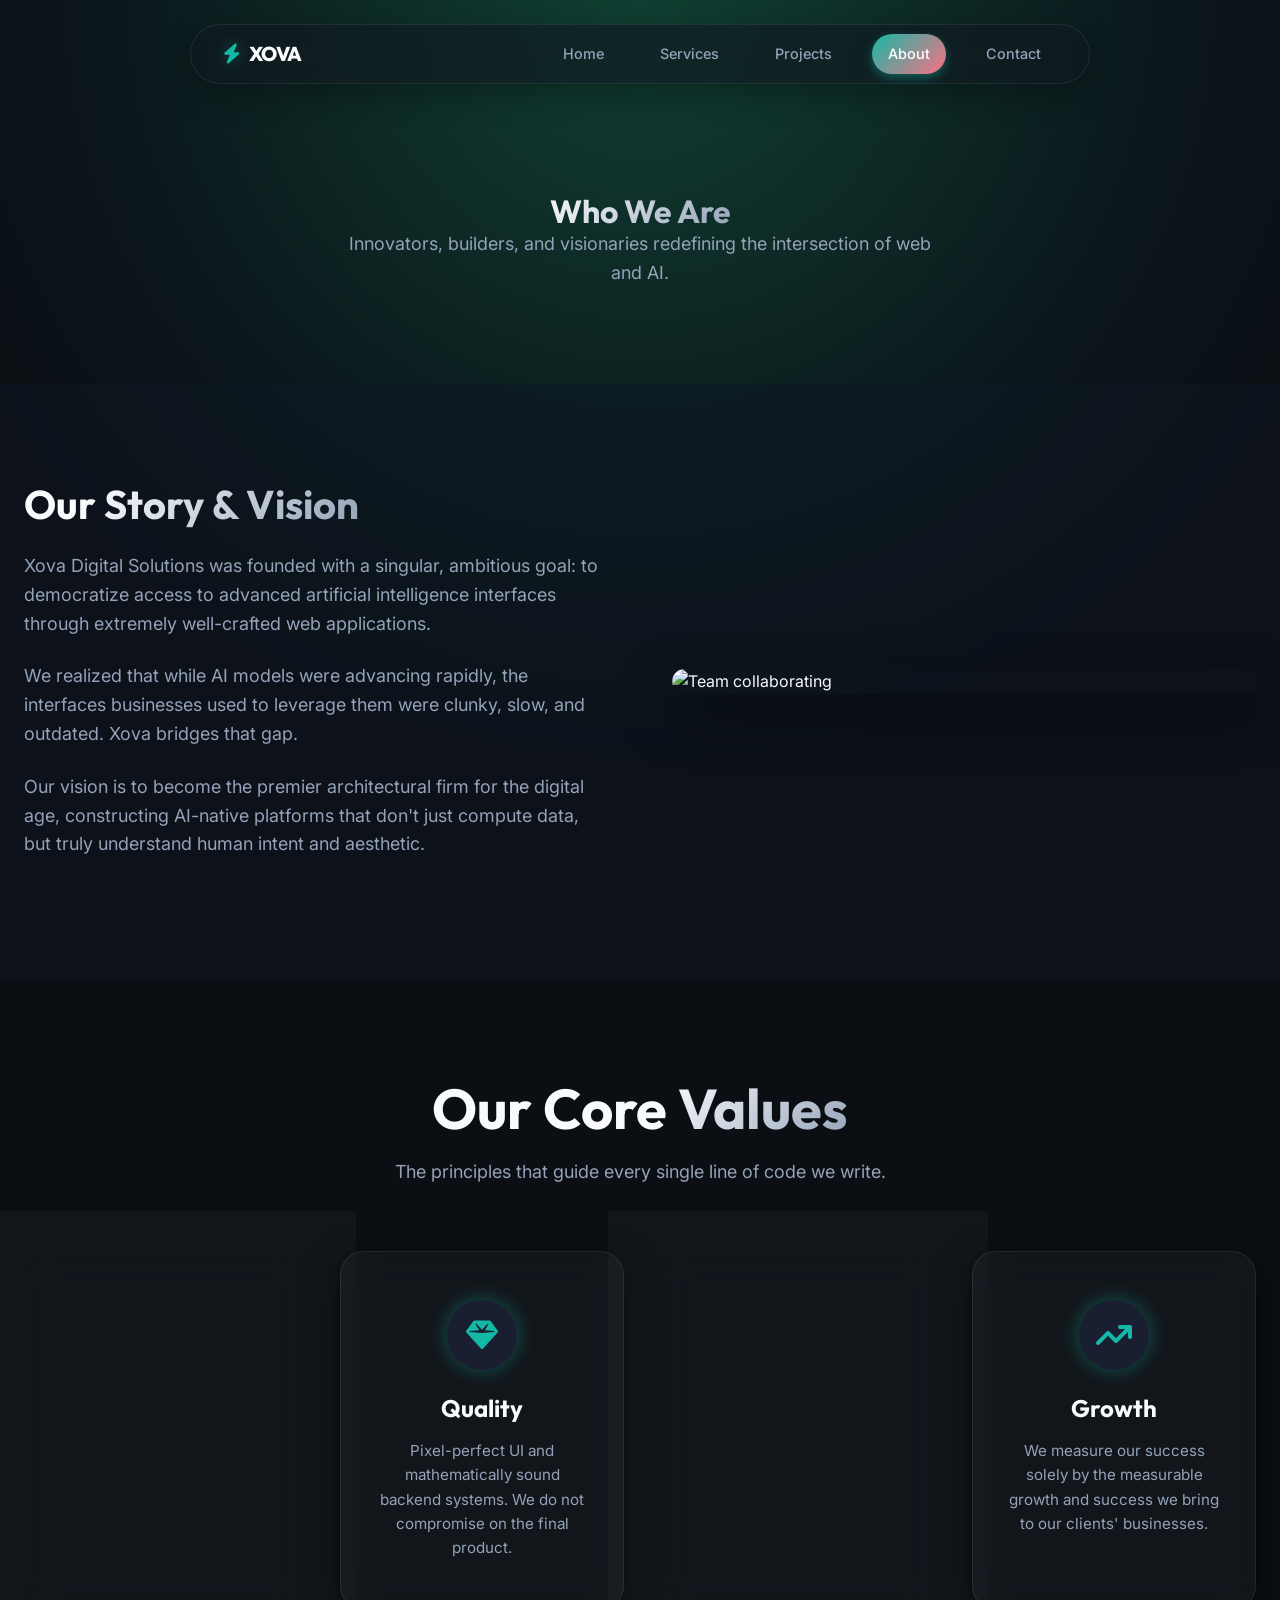
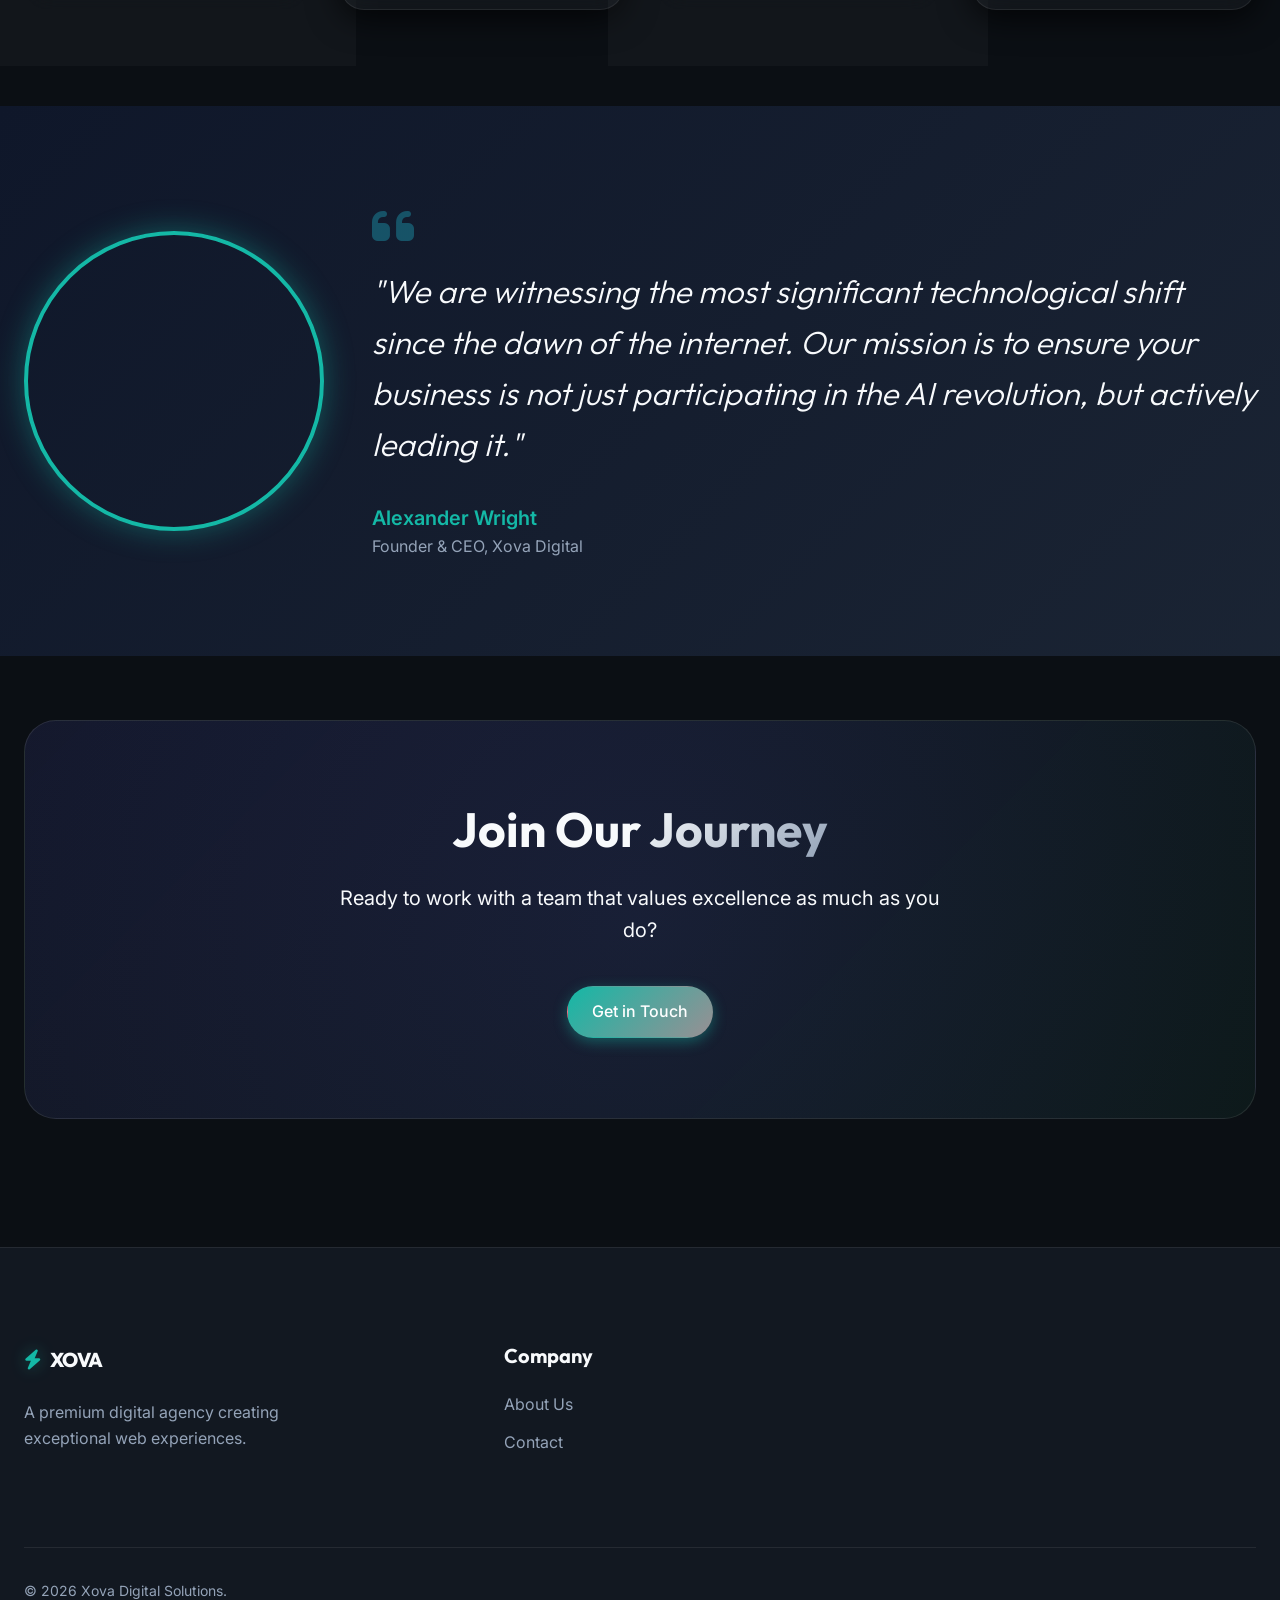
==== about.html @ dce2404e "fix structure" ====
<!DOCTYPE html>
<html lang="en">
<head>
    <meta charset="UTF-8">
    <meta name="viewport" content="width=device-width, initial-scale=1.0">
    <title>About Us | Xova Digital Solutions</title>
    
    <!-- Google Fonts -->
    <link rel="preconnect" href="https://fonts.googleapis.com">
    <link rel="preconnect" href="https://fonts.gstatic.com" crossorigin>
    <link href="https://fonts.googleapis.com/css2?family=Inter:wght@300;400;500;600;700;800&family=Outfit:wght@400;500;600;700;800&display=swap" rel="stylesheet">
    
    <!-- FontAwesome -->
    <link rel="stylesheet" href="https://cdnjs.cloudflare.com/ajax/libs/font-awesome/6.4.0/css/all.min.css">
    
    <!-- Custom CSS -->
    <link rel="stylesheet" href="css/styles.css">
    
    <style>
        .page-header {
            padding: 12rem 0 6rem;
            text-align: center;
            background: radial-gradient(circle at top center, rgba(34, 197, 94, 0.15), transparent 70%);
        }

        /* Story Section */
        .story-section {
            padding: 6rem 0;
            background: rgba(15, 23, 42, 0.3);
        }
        .story-grid {
            display: grid;
            grid-template-columns: 1fr 1fr;
            gap: 4rem;
            align-items: center;
        }
        .story-content h2 {
            font-size: 2.5rem;
            margin-bottom: 1.5rem;
        }
        .story-content p {
            font-size: 1.125rem;
            color: var(--text-muted);
            margin-bottom: 1.5rem;
        }
        .story-image {
            border-radius: 1.5rem;
            overflow: hidden;
            box-shadow: 0 20px 50px rgba(0,0,0,0.5);
        }
        .story-image img {
            width: 100%;
            height: auto;
            display: block;
            transition: transform 0.5s ease;
        }
        .story-image:hover img {
            transform: scale(1.05);
        }

        /* Values Section */
        .values-section {
            padding: 6rem 0;
        }
        .values-grid {
            display: grid;
            grid-template-columns: repeat(auto-fit, minmax(250px, 1fr));
            gap: 2rem;
            margin-top: 4rem;
        }
        .value-card {
            text-align: center;
            padding: 3rem 2rem;
        }
        .value-card .icon {
            width: 70px;
            height: 70px;
            background: rgba(99, 102, 241, 0.1);
            color: var(--primary);
            border-radius: 50%;
            display: flex;
            align-items: center;
            justify-content: center;
            font-size: 2rem;
            margin: 0 auto 1.5rem;
            box-shadow: 0 0 20px var(--primary-glow);
        }
        .value-card h3 {
            font-size: 1.5rem;
            margin-bottom: 1rem;
        }
        .value-card p {
            color: var(--text-muted);
            font-size: 0.95rem;
        }

        /* Founder Section */
        .founder-section {
            padding: 6rem 0;
            background: linear-gradient(135deg, rgba(15,23,42,1), rgba(30,41,59,0.8));
        }
        .founder-box {
            display: flex;
            gap: 3rem;
            align-items: center;
        }
        .founder-image {
            flex-shrink: 0;
            width: 300px;
            height: 300px;
            border-radius: 50%;
            object-fit: cover;
            border: 4px solid var(--primary);
            box-shadow: 0 0 30px var(--primary-glow);
        }
        .founder-quote {
            flex-grow: 1;
        }
        .founder-quote i {
            font-size: 3rem;
            color: var(--accent);
            opacity: 0.3;
            margin-bottom: 1rem;
        }
        .founder-quote h3 {
            font-size: 2rem;
            font-style: italic;
            font-weight: 300;
            line-height: 1.6;
            margin-bottom: 2rem;
        }
        .founder-name {
            font-size: 1.25rem;
            font-weight: 600;
            color: var(--primary);
        }
        .founder-title {
            color: var(--text-muted);
            font-size: 1rem;
        }

        @media(max-width: 900px) {
            .story-grid { grid-template-columns: 1fr; }
            .founder-box { flex-direction: column; text-align: center; }
        }
    </style>
</head>
<body>

    <!-- ================= NAVIGATION BAR ================= -->
    <nav class="navbar">
        <div class="container">
            <a href="index.html" class="logo">
                <i class="fa-solid fa-bolt logo-accent"></i> XOVA
            </a>
            <div class="nav-links">
                <a href="index.html">Home</a>
                <a href="services.html">Services</a>
                <a href="projects.html">Projects</a>
                <a href="about.html" class="active">About</a>
                <a href="contact.html">Contact</a>
            </div>
            <button class="mobile-menu-btn">
                <i class="fa-solid fa-bars"></i>
            </button>
        </div>
    </nav>

    <!-- ================= PAGE HEADER ================= -->
    <header class="page-header">
        <div class="container">
            <h1 class="reveal"><span class="text-gradient">Who We Are</span></h1>
            <p class="section-subtitle reveal" style="transition-delay: 0.1s;">Innovators, builders, and visionaries redefining the intersection of web and AI.</p>
        </div>
    </header>

    <!-- ================= STORY AND VISION ================= -->
    <section class="story-section">
        <div class="container">
            <div class="story-grid">
                <div class="story-content reveal-left">
                    <h2>Our <span class="text-gradient">Story & Vision</span></h2>
                    <p>Xova Digital Solutions was founded with a singular, ambitious goal: to democratize access to advanced artificial intelligence interfaces through extremely well-crafted web applications.</p>
                    <p>We realized that while AI models were advancing rapidly, the interfaces businesses used to leverage them were clunky, slow, and outdated. Xova bridges that gap.</p>
                    <p>Our vision is to become the premier architectural firm for the digital age, constructing AI-native platforms that don't just compute data, but truly understand human intent and aesthetic.</p>
                </div>
                <div class="story-image reveal-right">
                    <img src="https://images.unsplash.com/photo-1522071820081-009f0129c71c?ixlib=rb-4.0.3&auto=format&fit=crop&w=800&q=80" alt="Team collaborating">
                </div>
            </div>
        </div>
    </section>

    <!-- ================= VALUES ================= -->
    <section class="values-section">
        <div class="container">
            <div class="section-header reveal">
                <h2 class="section-title">Our Core <span class="text-gradient">Values</span></h2>
                <p class="section-subtitle"> The principles that guide every single line of code we write.</p>
            </div>

            <div class="values-grid">
                <!-- Value 1 -->
                <div class="glass-card value-card reveal">
                    <div class="icon"><i class="fa-solid fa-rocket"></i></div>
                    <h3>Innovation</h3>
                    <p>We absolutely refuse to use yesterday's technology to solve tomorrow's problems. We stay on the bleeding edge.</p>
                </div>
                <!-- Value 2 -->
                <div class="glass-card value-card reveal">
                    <div class="icon"><i class="fa-solid fa-gem"></i></div>
                    <h3>Quality</h3>
                    <p>Pixel-perfect UI and mathematically sound backend systems. We do not compromise on the final product.</p>
                </div>
                <!-- Value 3 -->
                <div class="glass-card value-card reveal">
                    <div class="icon"><i class="fa-solid fa-handshake"></i></div>
                    <h3>Transparency</h3>
                    <p>Clear communication, honest timelines, and completely transparent pricing models. No hidden surprises.</p>
                </div>
                <!-- Value 4 -->
                <div class="glass-card value-card reveal">
                    <div class="icon"><i class="fa-solid fa-arrow-trend-up"></i></div>
                    <h3>Growth</h3>
                    <p>We measure our success solely by the measurable growth and success we bring to our clients' businesses.</p>
                </div>
            </div>
        </div>
    </section>

    <!-- ================= FOUNDER MESSAGE ================= -->
    <section class="founder-section">
        <div class="container">
            <div class="founder-box reveal">
                <img src="https://images.unsplash.com/photo-1556157382-97eda2d62296?ixlib=rb-4.0.3&auto=format&fit=crop&w=500&q=80" alt="Founder" class="founder-image">
                <div class="founder-quote">
                    <i class="fa-solid fa-quote-left"></i>
                    <h3>"We are witnessing the most significant technological shift since the dawn of the internet. Our mission is to ensure your business is not just participating in the AI revolution, but actively leading it."</h3>
                    <div class="founder-name">Alexander Wright</div>
                    <div class="founder-title">Founder & CEO, Xova Digital</div>
                </div>
            </div>
        </div>
    </section>

    <!-- ================= CTA ================= -->
    <section class="cta" style="padding: 4rem 0 8rem;">
        <div class="container">
            <div class="cta-box reveal">
                <div class="cta-content">
                    <h2>Join Our <span class="text-gradient">Journey</span></h2>
                    <p>Ready to work with a team that values excellence as much as you do?</p>
                    <div class="cta-buttons">
                        <a href="contact.html" class="btn btn-primary">Get in Touch</a>
                    </div>
                </div>
            </div>
        </div>
    </section>

    <!-- ================= FOOTER ================= -->
    <footer class="footer">
        <div class="container">
            <div class="footer-grid">
                <div class="footer-brand">
                    <a href="index.html" class="logo">
                        <i class="fa-solid fa-bolt logo-accent"></i> XOVA
                    </a>
                    <p>A premium digital agency creating exceptional web experiences.</p>
                </div>
                <div>
                    <h4 class="footer-title">Company</h4>
                    <ul class="footer-links">
                        <li><a href="about.html">About Us</a></li>
                        <li><a href="contact.html">Contact</a></li>
                    </ul>
                </div>
            </div>
            <div class="footer-bottom">
                <p>&copy; 2026 Xova Digital Solutions.</p>
            </div>
        </div>
    </footer>

    <!-- Scripts -->
    <script src="js/script.js"></script>
</body>
</html>
---- css/styles.css ----
/* =========================================
   XOVA DIGITAL SOLUTIONS - DESIGN SYSTEM
   ========================================= */

@import url('https://fonts.googleapis.com/css2?family=Inter:wght@300;400;500;600;700;800&family=Outfit:wght@400;500;600;700;800&display=swap');

:root {
  /* Narrative Color Palette (Teal & Coral) */
  --primary: #14B8A6;
  --secondary: #FB7185;
  --primary-glow: rgba(20, 184, 166, 0.4);
  --dark: #0B0F14;
  --dark-surface: #121821;
  --light: #F8FAFC;
  --accent: #22D3EE;
  --text-muted: #94A3B8;
  --text-light: #F8FAFC;
  --glow-soft: rgba(251, 113, 133, 0.4);
  
  /* Glassmorphism */
  --glass-bg: rgba(18, 24, 33, 0.6);
  --glass-border: rgba(255, 255, 255, 0.08);
  --glass-shadow: 0 8px 32px 0 rgba(0, 0, 0, 0.7);

  /* Gradients */
  --bg-gradient: radial-gradient(circle at top, rgba(20, 184, 166, 0.15), var(--dark) 70%);
  --text-gradient: linear-gradient(135deg, #F8FAFC 0%, #94A3B8 100%);
  --brand-gradient: linear-gradient(135deg, var(--primary) 0%, var(--secondary) 100%);
  --chroma-gradient: linear-gradient(135deg, #14B8A6, #FB7185, #22D3EE);
  --secondary-gradient: linear-gradient(135deg, #FB7185, #22D3EE);
  
  /* Typography */
  --font-sans: 'Inter', sans-serif;
  --font-display: 'Outfit', sans-serif;
  
  /* Layout */
  --max-width: 1280px;
  --header-height: 80px;

  /* Transitions */
  --transition-fast: 200ms cubic-bezier(0.4, 0, 0.2, 1);
  --transition-normal: 300ms cubic-bezier(0.4, 0, 0.2, 1);
  --transition-slow: 500ms cubic-bezier(0.4, 0, 0.2, 1);
}

/* =========================================
   RESET & BASE STYLES
   ========================================= */
* {
  margin: 0;
  padding: 0;
  box-sizing: border-box;
}

html {
  scroll-behavior: smooth;
  font-size: 16px;
}

body {
  font-family: var(--font-sans);
  background-color: var(--dark);
  color: var(--light);
  line-height: 1.6;
  overflow-x: hidden;
  background-image: var(--bg-gradient);
  background-attachment: fixed;
}

h1, h2, h3, h4, h5, h6 {
  font-family: var(--font-display);
  font-weight: 700;
  line-height: 1.2;
}

a {
  text-decoration: none;
  color: inherit;
  transition: color var(--transition-fast);
}

ul {
  list-style: none;
}

img {
  max-width: 100%;
  height: auto;
  display: block;
}

.container {
  max-width: var(--max-width);
  margin: 0 auto;
  padding: 0 1.5rem;
}

section {
  padding: 8rem 0; /* Increase padding for story breathing room */
  position: relative;
}

.scene-wrapper {
  position: relative;
  z-index: 2;
}

.bg-grid {
  position: absolute;
  inset: 0;
  background-size: 40px 40px;
  background-image: 
    linear-gradient(to right, rgba(255, 255, 255, 0.02) 1px, transparent 1px),
    linear-gradient(to bottom, rgba(255, 255, 255, 0.02) 1px, transparent 1px);
  z-index: 0;
  pointer-events: none;
}

.broken-grid {
  mask-image: linear-gradient(to bottom, black 20%, transparent 80%);
  -webkit-mask-image: linear-gradient(to bottom, black 20%, transparent 80%);
  animation: bgScroll 100s linear infinite reverse;
  will-change: transform, background-position;
}

/* =========================================
   UTILITIES
   ========================================= */
.text-gradient {
  background: var(--text-gradient);
  -webkit-background-clip: text;
  -webkit-text-fill-color: transparent;
  background-clip: text;
}

.text-primary { color: var(--primary); }
.text-accent { color: var(--accent); }
.text-muted { color: var(--text-muted); }
.text-center { text-align: center; }

.section-header {
  margin-bottom: 4rem;
  text-align: center;
}

.section-title {
  font-size: 2.5rem;
  margin-bottom: 1rem;
}

@media (min-width: 768px) {
  .section-title { font-size: 3.5rem; }
}

.section-subtitle {
  color: var(--text-muted);
  font-size: 1.125rem;
  max-width: 600px;
  margin: 0 auto;
}

/* =========================================
   BUTTONS
   ========================================= */
.btn {
  display: inline-flex;
  align-items: center;
  justify-content: center;
  padding: 0.75rem 1.5rem;
  border-radius: 9999px;
  font-weight: 500;
  font-family: var(--font-sans);
  cursor: pointer;
  border: 1px solid transparent;
  gap: 0.5rem;
  /* Support magnetic pull variables via JS */
  --mag-x: 0px;
  --mag-y: 0px;
  transform: translate(var(--mag-x), var(--mag-y));
  transition: border-color var(--transition-normal); /* remove transform from transition so JS takes over instantly */
}

.btn-primary {
  background: var(--brand-gradient);
  background-size: 200% auto;
  color: white;
  box-shadow: 0 4px 14px var(--primary-glow);
  transition: box-shadow 0.3s ease, background-position 0.3s ease, border-color var(--transition-normal);
}

.btn-primary:hover {
  box-shadow: 0 6px 20px var(--glow-soft);
  background-position: right center;
}

.btn-outline {
  background: transparent;
  border-color: var(--glass-border);
  color: var(--light);
}

.btn-outline:hover {
  background: rgba(255, 255, 255, 0.05);
  border-color: var(--light);
}

/* =========================================
   GLASSMORPHISM COMPONENTS
   ========================================= */
.glass-card {
  background: rgba(255, 255, 255, 0.03);
  backdrop-filter: blur(16px);
  -webkit-backdrop-filter: blur(16px);
  border: 1px solid var(--glass-border);
  border-radius: 1.5rem;
  padding: 2rem;
  transition: box-shadow var(--transition-normal), border-color var(--transition-normal);
  box-shadow: var(--glass-shadow);
  position: relative;
  overflow: hidden;
  
  /* 3D tilt variables via JS */
  --rot-x: 0deg;
  --rot-y: 0deg;
  transform-style: preserve-3d;
  transform: perspective(1000px) rotateX(var(--rot-x)) rotateY(var(--rot-y));
}

.glass-card::before {
  content: '';
  position: absolute;
  top: 0;
  left: -100%;
  width: 50%;
  height: 100%;
  background: linear-gradient(
    to right,
    transparent,
    rgba(255, 255, 255, 0.05),
    transparent
  );
  transform: skewX(-20deg);
  transition: all 0.7s ease;
  z-index: 1;
}

.glass-card:hover {
  border-color: rgba(16, 185, 129, 0.4);
  box-shadow: 0 15px 50px rgba(0, 0, 0, 0.7), 0 0 25px var(--glow-soft);
  z-index: 2;
}

.glass-card:hover::before {
  left: 200%;
}

/* =========================================
   SCROLL PROGRESS BAR
   ========================================= */
.scroll-progress-container {
  position: fixed;
  top: 0;
  left: 0;
  width: 100%;
  height: 3px;
  background: transparent;
  z-index: 9999;
}

.scroll-progress-bar {
  height: 100%;
  width: 0%;
  background: var(--brand-gradient);
  transition: width 0.1s;
}

/* =========================================
   NAVIGATION BAR (PILLNAV)
   ========================================= */
.navbar {
  position: fixed;
  top: 1.5rem;
  left: 50%;
  transform: translateX(-50%);
  width: calc(100% - 3rem);
  max-width: 900px;
  height: 60px;
  z-index: 1000;
  transition: var(--transition-normal);
  background: var(--glass-bg);
  backdrop-filter: blur(12px);
  border-radius: 50px;
  border: 1px solid var(--glass-border);
  box-shadow: 0 10px 30px rgba(0,0,0,0.3);
}

.navbar.scrolled {
  background: rgba(18, 24, 33, 0.85);
  box-shadow: 0 10px 40px rgba(0,0,0,0.5);
  border-color: rgba(20, 184, 166, 0.2);
}

.navbar .container {
  display: flex;
  align-items: center;
  justify-content: space-between;
  height: 100%;
  padding: 0 2rem;
  width: 100%;
}

.logo {
  font-family: var(--font-display);
  font-size: 1.25rem;
  font-weight: 800;
  letter-spacing: -0.5px;
  display: flex;
  align-items: center;
  gap: 0.5rem;
}

.logo-accent {
  color: var(--primary);
  filter: drop-shadow(0 0 8px var(--primary-glow));
}

.nav-links {
  display: flex;
  gap: 1.5rem;
  align-items: center;
}

.nav-links a {
  font-size: 0.9rem;
  font-weight: 500;
  color: var(--text-muted);
  position: relative;
  padding: 0.5rem 1rem;
  border-radius: 999px;
  transition: all var(--transition-fast);
}

.nav-links a:hover {
  color: var(--light);
  background: rgba(20, 184, 166, 0.1);
  box-shadow: 0 0 15px rgba(20, 184, 166, 0.15);
}

.nav-links a.active {
  color: white;
  background: var(--brand-gradient);
  box-shadow: 0 4px 10px var(--primary-glow);
}

.nav-links a::after {
  display: none;
}

.mobile-menu-btn {
  display: none;
  background: none;
  border: none;
  color: var(--light);
  font-size: 1.25rem;
  cursor: pointer;
}

/* =========================================
   HERO SECTION
   ========================================= */
.hero {
  min-height: 100vh;
  display: flex;
  align-items: center;
  padding-top: var(--header-height);
  position: relative;
  overflow: hidden;
}

.hero-content {
  max-width: 800px;
  margin: 0 auto;
  position: relative;
  z-index: 10;
  text-align: center;
}

.hero-badge {
  display: inline-block;
  padding: 0.5rem 1rem;
  border-radius: 9999px;
  background: rgba(99, 102, 241, 0.1);
  border: 1px solid rgba(99, 102, 241, 0.2);
  color: var(--primary);
  font-size: 0.875rem;
  font-weight: 600;
  margin-bottom: 1.5rem;
  animation: fadeInDown 1s ease both;
}

.hero h1 {
  font-size: clamp(3rem, 6vw, 5rem);
  letter-spacing: -1px;
  margin-bottom: 1.5rem;
  animation: flexGrow 1s 0.2s ease both;
}

.hero p {
  font-size: clamp(1.125rem, 2vw, 1.375rem);
  color: var(--text-muted);
  margin-bottom: 2.5rem;
  max-width: 600px;
  margin-left: auto;
  margin-right: auto;
  animation: fadeIn 1s 0.4s ease both;
}

.hero-cta {
  display: flex;
  gap: 1rem;
  justify-content: center;
  animation: fadeIn 1s 0.6s ease both;
}

/* Hero Background Elements */
.hero-bg-shapes {
  position: absolute;
  top: 0;
  left: 0;
  width: 100%;
  height: 100%;
  z-index: 0;
  pointer-events: none;
  overflow: hidden;
}

.dot-grid {
  position: absolute;
  width: 100%;
  height: 100%;
  background-image: 
    radial-gradient(rgba(20, 184, 166, 0.4) 1px, transparent 1px);
  background-size: 50px 50px;
  opacity: 0.3;
  animation: bgScroll 30s linear infinite;
}

.shape {
  position: absolute;
  border-radius: 50%;
  filter: blur(100px);
  opacity: 0.4;
  animation: float 10s infinite ease-in-out alternate;
}

.shape-1 {
  width: 500px;
  height: 500px;
  background: var(--primary);
  top: -150px;
  right: -100px;
}

.shape-2 {
  width: 400px;
  height: 400px;
  background: var(--secondary);
  bottom: 0px;
  left: -100px;
  animation-delay: -5s;
}

.shape-3 {
  width: 300px;
  height: 300px;
  background: var(--accent);
  top: 40%;
  left: 60%;
  animation-duration: 20s;
}

/* =========================================
   TRUST STATS SECTION
   ========================================= */
.trust-stats {
  padding: 4rem 0;
  border-top: 1px solid var(--glass-border);
  border-bottom: 1px solid var(--glass-border);
  background: rgba(15, 23, 42, 0.3);
}

.stats-grid {
  display: grid;
  grid-template-columns: repeat(auto-fit, minmax(200px, 1fr));
  gap: 2rem;
  text-align: center;
}

.stat-item {
  display: flex;
  flex-direction: column;
  gap: 0.5rem;
}

.stat-number {
  font-family: var(--font-display);
  font-size: 3rem;
  font-weight: 800;
  color: var(--light);
}

.stat-label {
  color: var(--text-muted);
  font-weight: 500;
  text-transform: uppercase;
  letter-spacing: 1px;
  font-size: 0.875rem;
}

/* =========================================
   SERVICES SECTION
   ========================================= */
.services-grid {
  display: grid;
  grid-template-columns: repeat(auto-fit, minmax(320px, 1fr));
  gap: 2rem;
}

.service-card {
  height: 100%;
  display: flex;
  flex-direction: column;
}

.service-icon {
  width: 60px;
  height: 60px;
  background: rgba(99, 102, 241, 0.1);
  border-radius: 1rem;
  display: flex;
  align-items: center;
  justify-content: center;
  font-size: 1.75rem;
  color: var(--primary);
  margin-bottom: 1.5rem;
  transition: all var(--transition-normal);
}

.service-card:hover .service-icon {
  background: var(--primary);
  color: white;
  transform: scale(1.1) rotate(5deg);
}

.service-card h3 {
  font-size: 1.5rem;
  margin-bottom: 1rem;
}

.service-card p {
  color: var(--text-muted);
  margin-bottom: 1.5rem;
  flex-grow: 1;
}

.service-features {
  margin-bottom: 1.5rem;
  border-top: 1px solid var(--glass-border);
  padding-top: 1.5rem;
}

.service-features li {
  display: flex;
  align-items: center;
  gap: 0.75rem;
  color: var(--text-light);
  margin-bottom: 0.5rem;
  font-size: 0.9rem;
}

.service-features li i {
  color: var(--accent);
}

/* =========================================
   AI + WEB SOLUTIONS SECTION (CHROMA GRID)
   ========================================= */
.solutions {
  position: relative;
  overflow: hidden;
  background: transparent;
}

.chroma-grid-bg {
  position: absolute;
  top: 0;
  left: 0;
  width: 100%;
  height: 100%;
  background-image: 
    linear-gradient(rgba(255, 255, 255, 0.03) 1px, transparent 1px),
    linear-gradient(90deg, rgba(255, 255, 255, 0.03) 1px, transparent 1px);
  background-size: 40px 40px;
  z-index: 0;
  pointer-events: none;
  contain: strict;
}

.chroma-waves {
  position: absolute;
  width: 200%;
  height: 200%;
  top: -50%;
  left: -50%;
  background: radial-gradient(circle at center, rgba(20, 184, 166,0.1), rgba(251, 113, 133,0.05), transparent 60%);
  animation: spin 30s linear infinite;
  z-index: 0;
  pointer-events: none;
}

.solutions .container {
  position: relative;
  z-index: 1;
}

.solutions-grid {
  display: grid;
  grid-template-columns: 1fr 1fr;
  gap: 4rem;
  align-items: center;
}

.solutions-content h2 {
  font-size: 3rem;
  margin-bottom: 1.5rem;
}

.solutions-content p {
  color: var(--text-muted);
  font-size: 1.125rem;
  margin-bottom: 2rem;
}

.solutions-list {
  display: grid;
  gap: 1.5rem;
}

.solution-item {
  display: flex;
  gap: 1rem;
  align-items: flex-start;
}

.solution-icon {
  width: 48px;
  height: 48px;
  background: rgba(34, 197, 94, 0.1);
  border-radius: 50%;
  display: flex;
  align-items: center;
  justify-content: center;
  color: var(--accent);
  font-size: 1.25rem;
  flex-shrink: 0;
}

.solution-text h4 {
  font-size: 1.25rem;
  margin-bottom: 0.25rem;
}

.solution-text p {
  font-size: 0.95rem;
  margin-bottom: 0;
}

.solutions-visual {
  position: relative;
  aspect-ratio: 1;
}

.ai-core {
  position: absolute;
  top: 50%;
  left: 50%;
  transform: translate(-50%, -50%);
  width: 120px;
  height: 120px;
  background: var(--brand-gradient);
  border-radius: 50%;
  box-shadow: 0 0 40px var(--primary-glow);
  display: flex;
  align-items: center;
  justify-content: center;
  font-size: 2.5rem;
  color: white;
  z-index: 2;
  animation: pulse 2s infinite;
}

.orbit {
  position: absolute;
  top: 50%;
  left: 50%;
  transform: translate(-50%, -50%);
  border: 1px dashed rgba(255, 255, 255, 0.2);
  border-radius: 50%;
}

.orbit-1 { width: 250px; height: 250px; animation: spin 10s linear infinite; }
.orbit-2 { width: 380px; height: 380px; animation: spin 15s linear infinite reverse; }
.orbit-3 { width: 500px; height: 500px; animation: spin 20s linear infinite; }

.orbit-node {
  position: absolute;
  width: 40px;
  height: 40px;
  background: var(--dark-surface);
  border: 1px solid var(--glass-border);
  border-radius: 50%;
  display: flex;
  align-items: center;
  justify-content: center;
  color: var(--light);
}

.orbit-1 .orbit-node { top: -20px; left: 50%; transform: translateX(-50%); }
.orbit-2 .orbit-node:nth-child(1) { bottom: -20px; left: 50%; transform: translateX(-50%); }
.orbit-2 .orbit-node:nth-child(2) { top: 50%; right: -20px; transform: translateY(-50%); }
.orbit-3 .orbit-node { top: 20%; left: 10%; }

/* =========================================
   PROJECTS SECTION
   ========================================= */
.projects-grid {
  display: grid;
  grid-template-columns: repeat(auto-fill, minmax(350px, 1fr));
  gap: 2rem;
}

.project-card {
  border-radius: 1rem;
  overflow: hidden;
  position: relative;
  background: var(--dark-surface);
  border: 1px solid var(--glass-border);
}

.project-img {
  width: 100%;
  height: 250px;
  overflow: hidden;
  position: relative;
}

.project-img img {
  width: 100%;
  height: 100%;
  object-fit: cover;
  display: block;
  transition: transform var(--transition-slow);
  will-change: transform;
}

.project-card:hover .project-img img {
  transform: scale(1.05);
}

.project-overlay {
  position: absolute;
  inset: 0;
  background: linear-gradient(to top, rgba(15, 23, 42, 0.9), transparent);
  opacity: 0;
  transition: opacity var(--transition-normal);
  display: flex;
  flex-direction: column;
  justify-content: flex-end;
  padding: 2rem;
}

.project-card:hover .project-overlay {
  opacity: 1;
}

.project-category {
  color: var(--primary);
  font-size: 0.875rem;
  font-weight: 600;
  letter-spacing: 1px;
  text-transform: uppercase;
  margin-bottom: 0.5rem;
  transform: translateY(20px);
  transition: transform var(--transition-normal);
}

.project-title {
  font-size: 1.5rem;
  margin-bottom: 1rem;
  transform: translateY(20px);
  transition: transform var(--transition-normal) 0.1s;
}

.project-card:hover .project-category,
.project-card:hover .project-title {
  transform: translateY(0);
}

.view-project-btn {
  align-self: flex-start;
  transform: translateY(20px);
  opacity: 0;
  transition: all var(--transition-normal) 0.2s;
  background: transparent;
  border: none;
  color: white;
  font-weight: 500;
  display: flex;
  align-items: center;
  gap: 0.5rem;
  cursor: pointer;
}

.project-card:hover .view-project-btn {
  transform: translateY(0);
  opacity: 1;
}

.view-project-btn:hover {
  color: var(--primary);
}

/* =========================================
   PROCESS TIMELINE
   ========================================= */
.process {
  padding: 8rem 0;
  background: var(--dark);
}

.timeline-container {
  display: flex;
  position: relative;
  margin-top: 4rem;
  max-width: 800px;
  margin-left: auto;
  margin-right: auto;
}

.timeline-line {
  position: absolute;
  left: 30px;
  top: 0;
  bottom: 0;
  width: 2px;
  background: var(--glass-border);
  z-index: 1;
}

.timeline-progress {
  position: absolute;
  top: 0;
  left: 0;
  width: 100%;
  height: 0; /* Animated via JS */
  background: var(--primary);
  z-index: 2;
  transition: height 1s ease;
}

.timeline-steps {
  display: flex;
  flex-direction: column;
  gap: 3rem;
  width: 100%;
}

.timeline-step {
  position: relative;
  z-index: 3;
  display: flex;
  align-items: flex-start;
  gap: 2rem;
}

.step-dot {
  width: 20px;
  height: 20px;
  border-radius: 50%;
  background: var(--dark-surface);
  border: 2px solid var(--glass-border);
  margin-top: 5px;
  margin-left: 21px; /* Center over the 2px line at left:30px */
  transition: all var(--transition-normal);
  z-index: 3;
}

.timeline-step.active .step-dot {
  background: var(--primary);
  border-color: var(--primary);
  box-shadow: 0 0 15px var(--primary-glow);
}

.step-content {
  background: var(--dark-surface);
  border: 1px solid var(--glass-border);
  border-radius: 1rem;
  padding: 2rem;
  flex-grow: 1;
  display: flex;
  gap: 1.5rem;
  align-items: center;
  transition: all var(--transition-normal);
}

.timeline-step.active .step-content {
  border-color: rgba(20, 184, 166, 0.3);
  box-shadow: 0 10px 30px rgba(0,0,0,0.5);
}

.step-number {
  font-family: var(--font-display);
  font-size: 3rem;
  font-weight: 800;
  color: rgba(255,255,255,0.05);
  line-height: 1;
}

.timeline-step.active .step-number {
  color: var(--primary-glow);
}

.step-text h3 {
  font-size: 1.25rem;
  margin-bottom: 0.5rem;
  color: var(--light);
}

.step-text p {
  color: var(--text-muted);
  font-size: 0.95rem;
  margin: 0;
}

/* =========================================
   INDUSTRIES
   ========================================= */
.industries-grid {
  display: grid;
  grid-template-columns: repeat(auto-fill, minmax(200px, 1fr));
  gap: 1.5rem;
}

.industry-card {
  background: var(--dark-surface);
  border: 1px solid var(--glass-border);
  border-radius: 1rem;
  padding: 2rem;
  text-align: center;
  transition: all var(--transition-normal);
  cursor: pointer;
}

.industry-card:hover {
  background: rgba(99, 102, 241, 0.05);
  border-color: rgba(99, 102, 241, 0.3);
  transform: translateY(-5px);
}

.industry-icon {
  font-size: 2.5rem;
  color: var(--text-muted);
  margin-bottom: 1rem;
  transition: color var(--transition-normal);
}

.industry-card:hover .industry-icon {
  color: var(--primary);
}

.industry-name {
  font-weight: 500;
  font-size: 1.125rem;
}

/* =========================================
   TESTIMONIALS
   ========================================= */
.testimonials {
  overflow: hidden;
}

.testimonial-slider {
  position: relative;
  max-width: 900px;
  margin: 0 auto;
}

.testimonial-track-container {
  overflow: hidden;
  padding: 1rem;
}

.testimonial-track {
  display: flex;
  transition: transform 0.5s cubic-bezier(0.25, 1, 0.5, 1);
}

.testimonial-slide {
  min-width: 100%;
  padding: 0 1rem;
}

.testimonial-slide .glass-card {
  padding: 3rem;
  display: flex;
  flex-direction: column;
  gap: 1.5rem;
}

.quote-icon {
  font-size: 2.5rem;
  color: var(--primary);
  opacity: 0.5;
}

.testimonial-text {
  font-size: 1.25rem;
  line-height: 1.8;
  color: var(--text-light);
  font-weight: 400;
}

.testimonial-author {
  display: flex;
  align-items: center;
  gap: 1rem;
  margin-top: 1rem;
  padding-top: 1.5rem;
  border-top: 1px solid var(--glass-border);
}

.author-avatar {
  width: 50px;
  height: 50px;
  border-radius: 50%;
  background-size: cover;
  background-position: center;
  background-color: var(--glass-border);
}

.author-info h4 {
  font-size: 1.125rem;
  margin-bottom: 0.2rem;
  color: var(--light);
}

.author-info span {
  color: var(--text-muted);
  font-size: 0.875rem;
}

.slider-controls {
  display: flex;
  justify-content: center;
  gap: 1rem;
  margin-top: 2rem;
}

.slider-dot {
  width: 12px;
  height: 12px;
  border-radius: 50%;
  background: var(--glass-border);
  border: none;
  cursor: pointer;
  transition: all var(--transition-normal);
}

.slider-dot.active {
  background: var(--primary);
  transform: scale(1.2);
}

.slider-btn {
  background: var(--dark-surface);
  border: 1px solid var(--glass-border);
  color: var(--light);
  width: 40px;
  height: 40px;
  border-radius: 50%;
  display: flex;
  align-items: center;
  justify-content: center;
  cursor: pointer;
  transition: all var(--transition-normal);
}

.slider-btn:hover {
  background: var(--primary);
  border-color: var(--primary);
}

/* =========================================
   CALL TO ACTION
   ========================================= */
.cta {
  padding: 8rem 0;
  position: relative;
}

.cta-box {
  background: linear-gradient(135deg, rgba(99, 102, 241, 0.1) 0%, rgba(34, 197, 94, 0.05) 100%);
  border: 1px solid rgba(255, 255, 255, 0.1);
  border-radius: 2rem;
  padding: 5rem 2rem;
  text-align: center;
  position: relative;
  overflow: hidden;
}

.cta-box::before {
  content: '';
  position: absolute;
  top: -50%;
  left: -50%;
  width: 200%;
  height: 200%;
  background: radial-gradient(circle, rgba(99,102,241,0.1) 0%, transparent 60%);
  z-index: 0;
  animation: spin 20s linear infinite;
}

.cta-content {
  position: relative;
  z-index: 1;
}

.cta h2 {
  font-size: 3rem;
  margin-bottom: 1.5rem;
}

.cta p {
  font-size: 1.25rem;
  color: var(--text-light);
  margin-bottom: 2.5rem;
  max-width: 600px;
  margin-left: auto;
  margin-right: auto;
}

.cta-buttons {
  display: flex;
  gap: 1rem;
  justify-content: center;
}

/* =========================================
   FOOTER
   ========================================= */
.footer {
  background: var(--dark-surface);
  border-top: 1px solid var(--glass-border);
  padding: 6rem 0 2rem;
}

.footer-grid {
  display: grid;
  grid-template-columns: 2fr 1fr 1fr 1fr;
  gap: 4rem;
  margin-bottom: 4rem;
}

.footer-brand p {
  color: var(--text-muted);
  margin-top: 1.5rem;
  margin-bottom: 2rem;
  max-width: 300px;
}

.social-links {
  display: flex;
  gap: 1rem;
}

.social-links a {
  width: 40px;
  height: 40px;
  border-radius: 50%;
  background: rgba(255, 255, 255, 0.05);
  display: flex;
  align-items: center;
  justify-content: center;
  transition: all var(--transition-normal);
}

.social-links a:hover {
  background: var(--primary);
  transform: translateY(-3px);
}

.footer-title {
  font-size: 1.25rem;
  margin-bottom: 1.5rem;
  font-family: var(--font-display);
}

.footer-links li {
  margin-bottom: 0.75rem;
}

.footer-links a {
  color: var(--text-muted);
}

.footer-links a:hover {
  color: var(--primary);
  padding-left: 5px;
}

.footer-bottom {
  padding-top: 2rem;
  border-top: 1px solid var(--glass-border);
  display: flex;
  justify-content: space-between;
  align-items: center;
  color: var(--text-muted);
  font-size: 0.875rem;
}

/* =========================================
   ANIMATIONS
   ========================================= */
@keyframes fadeIn {
  from { opacity: 0; }
  to { opacity: 1; }
}

@keyframes fadeInDown {
  from { opacity: 0; transform: translateY(-20px); }
  to { opacity: 1; transform: translateY(0); }
}

@keyframes flexGrow {
  from { opacity: 0; transform: scale(0.9); }
  to { opacity: 1; transform: scale(1); }
}

@keyframes float {
  0% { transform: translateY(0) scale(1); }
  100% { transform: translateY(-30px) scale(1.1); }
}

@keyframes pulse {
  0% { box-shadow: 0 0 0 0 rgba(20, 184, 166, 0.6); }
  70% { box-shadow: 0 0 0 30px rgba(20, 184, 166, 0); }
  100% { box-shadow: 0 0 0 0 rgba(20, 184, 166, 0); }
}

@keyframes spin {
  from { transform: translate(-50%, -50%) rotate(0deg); }
  to { transform: translate(-50%, -50%) rotate(360deg); }
}

@keyframes bgScroll {
  from { background-position: 0 0; }
  to { background-position: 50px 50px; }
}

.reveal {
  opacity: 0;
  transform: translateY(50px);
  transition: all 0.8s cubic-bezier(0.5, 0, 0, 1);
}

.reveal.active {
  opacity: 1;
  transform: translateY(0);
}

.reveal-left {
  opacity: 0;
  transform: translateX(-50px);
  transition: all 0.8s cubic-bezier(0.5, 0, 0, 1);
}

.reveal-left.active {
  opacity: 1;
  transform: translateX(0);
}

.reveal-right {
  opacity: 0;
  transform: translateX(50px);
  transition: all 0.8s cubic-bezier(0.5, 0, 0, 1);
}

.reveal-right.active {
  opacity: 1;
  transform: translateX(0);
}

/* =========================================
   RESPONSIVE DESIGN
   ========================================= */
@media (max-width: 1024px) {
  .solutions-grid { gap: 2rem; }
  .footer-grid { grid-template-columns: 1fr 1fr; gap: 3rem; }
  .timeline { flex-direction: column; align-items: center; gap: 2rem; margin-top: 2rem; }
  .timeline::before, .timeline-progress { display: none; }
  .timeline-step { width: 100%; max-width: 300px; display: flex; align-items: center; text-align: left; gap: 1rem; }
  .step-number { margin: 0; flex-shrink: 0; width: 60px; height: 60px; font-size: 1.25rem; }
}

/* =========================================
   STORYTELLING SPECIFICS (Fading blocks, flowing lines)
   ========================================= */

.flowing-line-container {
  width: 2px;
  height: 100px;
  background: rgba(255,255,255,0.1);
  margin: 0 auto 2rem;
  position: relative;
  overflow: hidden;
}

.flowing-line-fill {
  position: absolute;
  top: -100%;
  left: 0;
  width: 100%;
  height: 100%;
  background: var(--brand-gradient);
  animation: flowDown 3s linear infinite;
}

@keyframes flowDown {
  0% { top: -100%; }
  100% { top: 100%; }
}

.fade-blocks {
  display: flex;
  justify-content: center;
  gap: 1rem;
  margin-top: 2rem;
}

.fade-block {
  width: 60px;
  height: 60px;
  border: 1px dashed var(--glass-border);
  background: rgba(255,255,255,0.02);
  border-radius: 8px;
  opacity: 0.2;
  transition: opacity 1s ease;
}

.reveal.active .fade-block:nth-child(1) { opacity: 0.8; transition-delay: 0.2s; border: 1px solid var(--secondary); background: rgba(251, 113, 133, 0.1); }
.reveal.active .fade-block:nth-child(2) { opacity: 0.6; transition-delay: 0.4s; }
.reveal.active .fade-block:nth-child(3) { opacity: 0.4; transition-delay: 0.6s; }
.reveal.active .fade-block:nth-child(4) { opacity: 0.2; transition-delay: 0.8s; }
.reveal.active .fade-block:nth-child(5) { opacity: 0.1; transition-delay: 1.0s; }

.particles {
  position: absolute;
  width: 100%;
  height: 100%;
  top: 0;
  left: 0;
  pointer-events: none;
  z-index: 1;
}

.particle {
  position: absolute;
  background: var(--primary);
  border-radius: 50%;
  opacity: 0.5;
  animation: floatUp 15s infinite linear;
}

@keyframes floatUp {
  0% { transform: translateY(100vh) scale(0); opacity: 0; }
  10% { opacity: 0.6; }
  90% { opacity: 0.6; }
  100% { transform: translateY(-100px) scale(1.5); opacity: 0; }
}

@media (max-width: 768px) {
  .nav-links {
    position: absolute;
    top: 70px;
    left: 0;
    width: 100%;
    height: auto;
    background: rgba(17, 17, 25, 0.95);
    backdrop-filter: blur(20px);
    border-radius: 1.5rem;
    border: 1px solid var(--glass-border);
    flex-direction: column;
    justify-content: center;
    gap: 1.5rem;
    padding: 2rem;
    transition: all var(--transition-normal);
    opacity: 0;
    visibility: hidden;
    transform: translateY(-20px);
  }

  .nav-links.active {
    opacity: 1;
    visibility: visible;
    transform: translateY(0);
  }

  .nav-links a {
    font-size: 1.25rem;
    width: 100%;
    text-align: center;
  }

  .navbar {
    width: calc(100% - 2rem);
  }

  .mobile-menu-btn {
    display: block;
  }

  .hero h1 { font-size: 2.5rem; }
  .hero-cta { flex-direction: column; width: 100%; max-width: 300px; margin: 0 auto; }
  .btn { width: 100%; }

  .solutions-grid { grid-template-columns: 1fr; }
  .solutions-visual { margin-top: 3rem; transform: scale(0.8); }

  .footer-grid { grid-template-columns: 1fr; }
  .footer-bottom { flex-direction: column; gap: 1rem; text-align: center; }
  
  .cta h2 { font-size: 2rem; }
  .cta-buttons { flex-direction: column; }
}
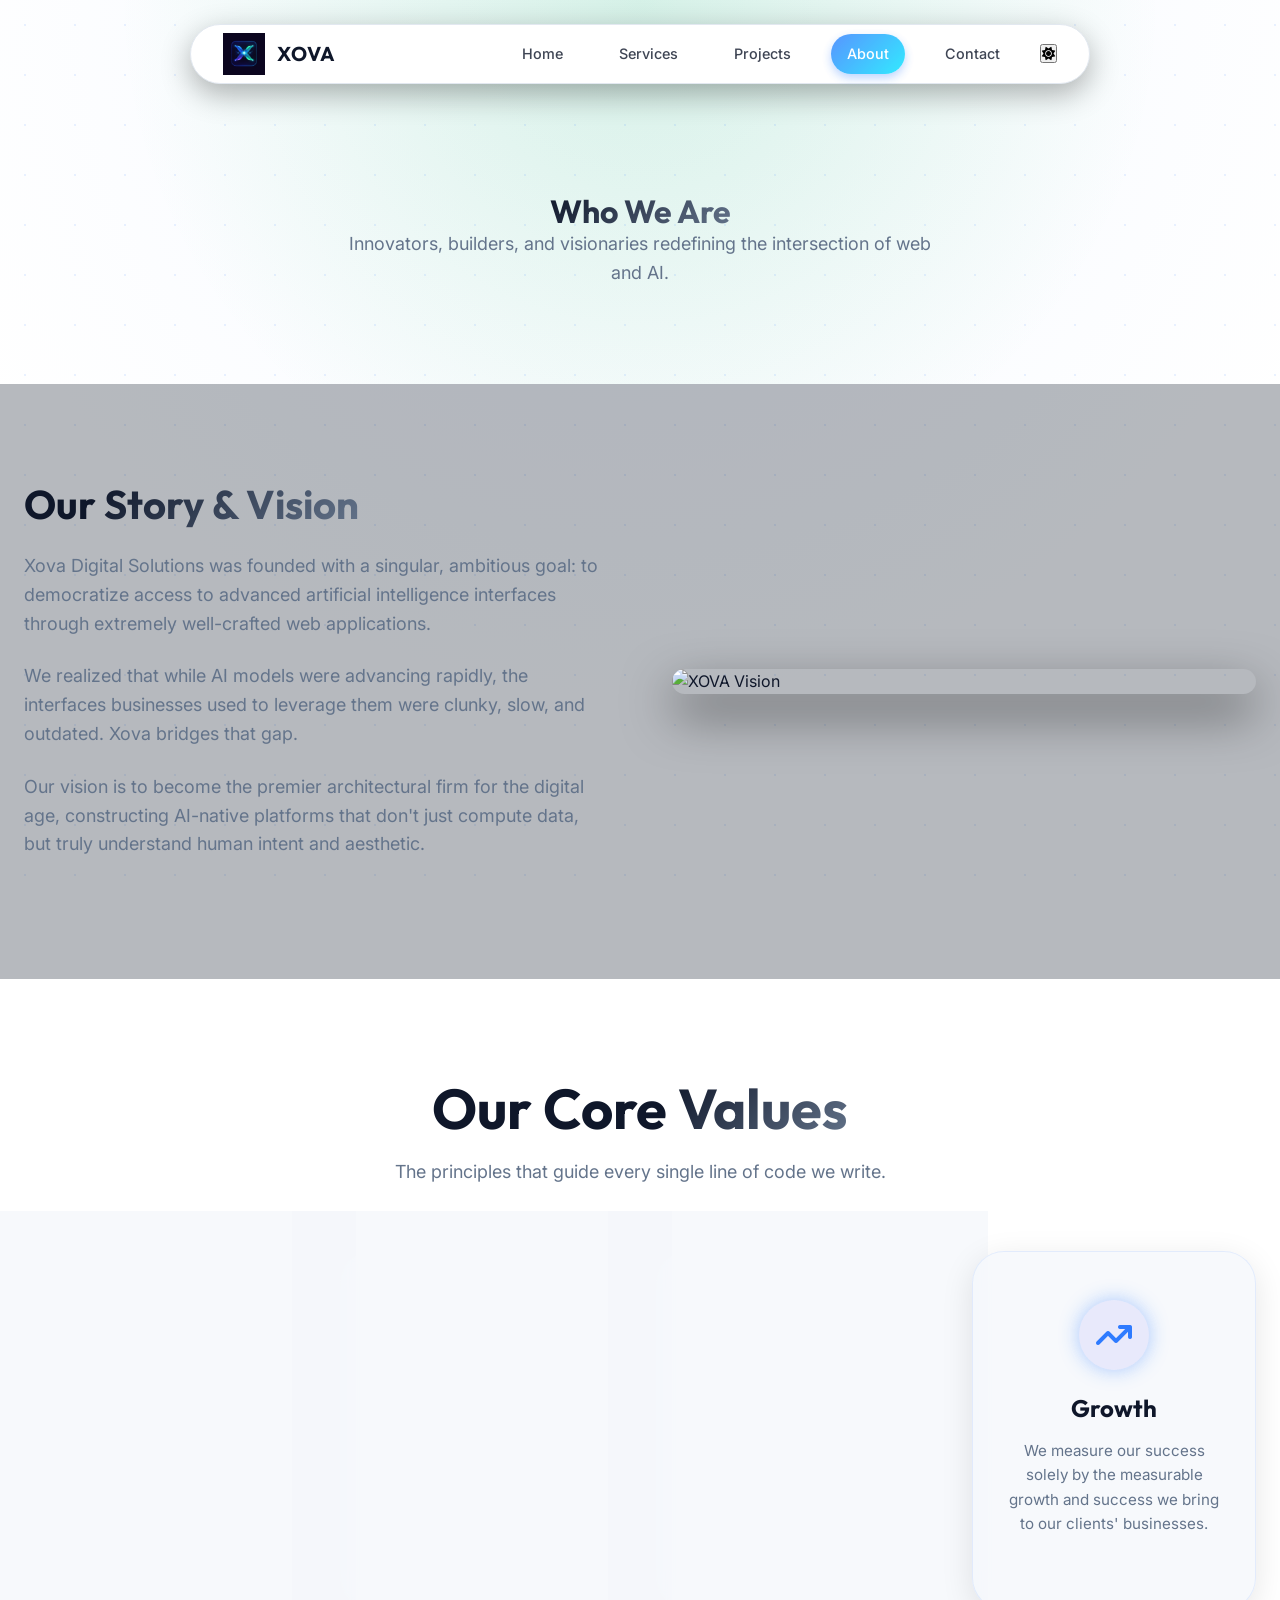
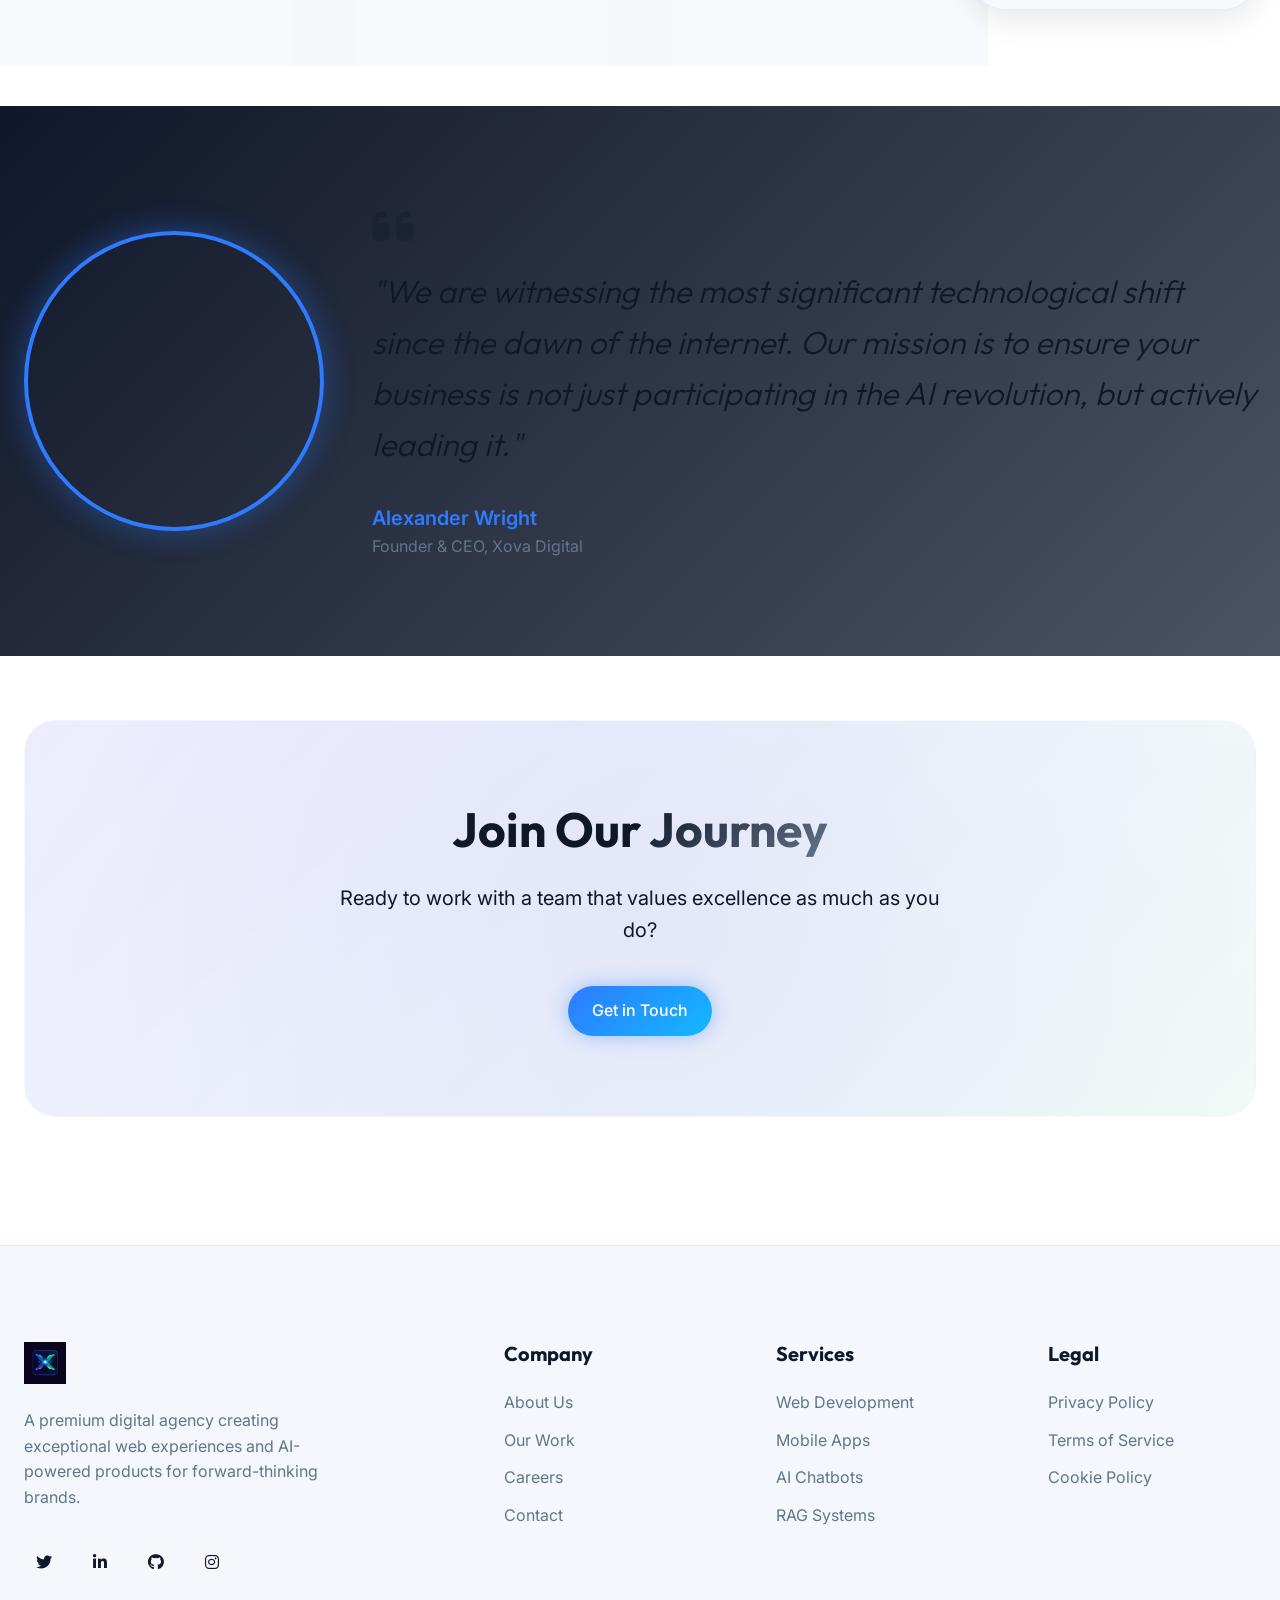
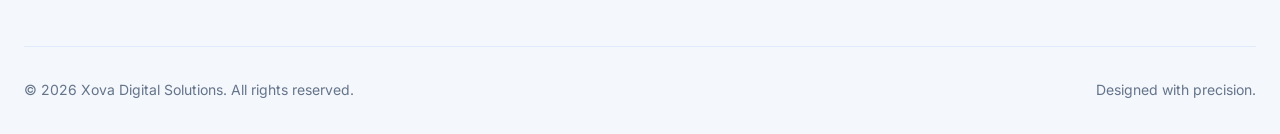
==== commit a6c93ab9: "logo and color-palatte" ====
--- a/about.html
+++ b/about.html
@@ -151,7 +151,8 @@
     <nav class="navbar">
         <div class="container">
             <a href="index.html" class="logo">
-                <i class="fa-solid fa-bolt logo-accent"></i> XOVA
+                <img src="assets/images/xova-logo.png" alt="Xova Logo" class="logo-img">
+                <span class="brand-name">XOVA</span>
             </a>
             <div class="nav-links">
                 <a href="index.html">Home</a>
@@ -159,6 +160,9 @@
                 <a href="projects.html">Projects</a>
                 <a href="about.html" class="active">About</a>
                 <a href="contact.html">Contact</a>
+                <button id="themeToggle" class="theme-toggle-btn" aria-label="Toggle Theme">
+                    <i class="fa-solid fa-moon"></i>
+                </button>
             </div>
             <button class="mobile-menu-btn">
                 <i class="fa-solid fa-bars"></i>
@@ -168,6 +172,7 @@
 
     <!-- ================= PAGE HEADER ================= -->
     <header class="page-header">
+        <div class="bg-grid"></div>
         <div class="container">
             <h1 class="reveal"><span class="text-gradient">Who We Are</span></h1>
             <p class="section-subtitle reveal" style="transition-delay: 0.1s;">Innovators, builders, and visionaries redefining the intersection of web and AI.</p>
@@ -185,7 +190,10 @@
                     <p>Our vision is to become the premier architectural firm for the digital age, constructing AI-native platforms that don't just compute data, but truly understand human intent and aesthetic.</p>
                 </div>
                 <div class="story-image reveal-right">
-                    <img src="https://images.unsplash.com/photo-1522071820081-009f0129c71c?ixlib=rb-4.0.3&auto=format&fit=crop&w=800&q=80" alt="Team collaborating">
+                    <div class="logo-container">
+                        <img src="assets/Logo.jpeg" alt="XOVA Vision" class="hero-main-logo">
+                        <div class="logo-glow"></div>
+                    </div>
                 </div>
             </div>
         </div>
@@ -261,23 +269,50 @@
     <!-- ================= FOOTER ================= -->
     <footer class="footer">
         <div class="container">
-            <div class="footer-grid">
+            <div class="footer-grid reveal">
                 <div class="footer-brand">
                     <a href="index.html" class="logo">
-                        <i class="fa-solid fa-bolt logo-accent"></i> XOVA
+                        <img src="assets/images/xova-logo.png" alt="Xova Digital Solutions Logo" class="logo-img">
                     </a>
-                    <p>A premium digital agency creating exceptional web experiences.</p>
+                    <p>A premium digital agency creating exceptional web experiences and AI-powered products for
+                        forward-thinking brands.</p>
+                    <div class="social-links">
+                        <a href="#"><i class="fa-brands fa-twitter"></i></a>
+                        <a href="#"><i class="fa-brands fa-linkedin-in"></i></a>
+                        <a href="#"><i class="fa-brands fa-github"></i></a>
+                        <a href="#"><i class="fa-brands fa-instagram"></i></a>
+                    </div>
                 </div>
                 <div>
                     <h4 class="footer-title">Company</h4>
                     <ul class="footer-links">
                         <li><a href="about.html">About Us</a></li>
+                        <li><a href="projects.html">Our Work</a></li>
+                        <li><a href="contact.html">Careers</a></li>
                         <li><a href="contact.html">Contact</a></li>
                     </ul>
                 </div>
+                <div>
+                    <h4 class="footer-title">Services</h4>
+                    <ul class="footer-links">
+                        <li><a href="services.html">Web Development</a></li>
+                        <li><a href="services.html">Mobile Apps</a></li>
+                        <li><a href="services.html">AI Chatbots</a></li>
+                        <li><a href="services.html">RAG Systems</a></li>
+                    </ul>
+                </div>
+                <div>
+                    <h4 class="footer-title">Legal</h4>
+                    <ul class="footer-links">
+                        <li><a href="#">Privacy Policy</a></li>
+                        <li><a href="#">Terms of Service</a></li>
+                        <li><a href="#">Cookie Policy</a></li>
+                    </ul>
+                </div>
             </div>
             <div class="footer-bottom">
-                <p>&copy; 2026 Xova Digital Solutions.</p>
+                <p>&copy; 2026 Xova Digital Solutions. All rights reserved.</p>
+                <p>Designed with precision.</p>
             </div>
         </div>
     </footer>
--- a/css/styles.css
+++ b/css/styles.css
@@ -5,29 +5,42 @@
 @import url('https://fonts.googleapis.com/css2?family=Inter:wght@300;400;500;600;700;800&family=Outfit:wght@400;500;600;700;800&display=swap');
 
 :root {
-  /* Narrative Color Palette (Teal & Coral) */
-  --primary: #14B8A6;
-  --secondary: #FB7185;
-  --primary-glow: rgba(20, 184, 166, 0.4);
-  --dark: #0B0F14;
-  --dark-surface: #121821;
-  --light: #F8FAFC;
-  --accent: #22D3EE;
+  /* Neural-Tech Brand Colors (Constant) */
+  --primary: #2E7BFF;
+  --secondary: #00E5FF;
+  --highlight: #3DF5C0;
+  --gradient-accent: #8A6BFF;
+  --primary-glow: rgba(46, 123, 255, 0.4);
+  --glow-soft: rgba(0, 229, 255, 0.4);
+  
+  /* Theme-specific Colors (Dark - Default) */
+  --bg-main: #05031A;
+  --bg-section: #0B0F1F;
+  --bg-card: #12192B;
+  --text-main: #F8FAFC;
   --text-muted: #94A3B8;
-  --text-light: #F8FAFC;
-  --glow-soft: rgba(251, 113, 133, 0.4);
+  
+  /* Legacy/Support Variables */
+  --dark: var(--bg-main);
+  --dark-surface: var(--bg-section);
+  --light: var(--text-main);
   
   /* Glassmorphism */
-  --glass-bg: rgba(18, 24, 33, 0.6);
-  --glass-border: rgba(255, 255, 255, 0.08);
+  --glass-bg: rgba(18, 25, 43, 0.6);
+  --glass-border: rgba(46, 123, 255, 0.15);
   --glass-shadow: 0 8px 32px 0 rgba(0, 0, 0, 0.7);
 
+  /* Navbar Themes */
+  --nav-bg: rgba(11, 15, 31, 0.85);
+  --nav-border: var(--glass-border);
+  --nav-text: var(--text-main);
+
   /* Gradients */
-  --bg-gradient: radial-gradient(circle at top, rgba(20, 184, 166, 0.15), var(--dark) 70%);
-  --text-gradient: linear-gradient(135deg, #F8FAFC 0%, #94A3B8 100%);
-  --brand-gradient: linear-gradient(135deg, var(--primary) 0%, var(--secondary) 100%);
-  --chroma-gradient: linear-gradient(135deg, #14B8A6, #FB7185, #22D3EE);
-  --secondary-gradient: linear-gradient(135deg, #FB7185, #22D3EE);
+  --bg-gradient: radial-gradient(circle at top, rgba(46, 123, 255, 0.15), var(--bg-main) 70%);
+  --text-gradient: linear-gradient(135deg, var(--text-main) 0%, var(--text-muted) 100%);
+  --brand-gradient: linear-gradient(135deg, #2E7BFF 0%, #00E5FF 100%);
+  --chroma-gradient: linear-gradient(135deg, #2E7BFF, #00E5FF, #8A6BFF);
+  --secondary-gradient: linear-gradient(135deg, #00E5FF, #8A6BFF);
   
   /* Typography */
   --font-sans: 'Inter', sans-serif;
@@ -38,9 +51,30 @@
   --header-height: 80px;
 
   /* Transitions */
+  --transition-theme: 300ms ease-in-out;
   --transition-fast: 200ms cubic-bezier(0.4, 0, 0.2, 1);
   --transition-normal: 300ms cubic-bezier(0.4, 0, 0.2, 1);
   --transition-slow: 500ms cubic-bezier(0.4, 0, 0.2, 1);
+}
+
+/* Light Theme Overrides */
+[data-theme="light"] {
+  --bg-main: #FFFFFF;
+  --bg-section: #F4F7FB;
+  --bg-card: #FFFFFF;
+  --text-main: #0F172A;
+  --text-muted: #64748B;
+  
+  --glass-bg: rgba(244, 247, 251, 0.7);
+  --glass-border: rgba(46, 123, 255, 0.1);
+  --glass-shadow: 0 8px 32px 0 rgba(0, 0, 0, 0.1);
+  
+  --bg-gradient: radial-gradient(circle at top, rgba(46, 123, 255, 0.05), #FFFFFF 70%);
+
+  /* Light Navbar */
+  --nav-bg: #FFFFFF;
+  --nav-border: #E2E8F0;
+  --nav-text: #0F172A;
 }
 
 /* =========================================
@@ -59,12 +93,13 @@
 
 body {
   font-family: var(--font-sans);
-  background-color: var(--dark);
-  color: var(--light);
+  background-color: var(--bg-main);
+  color: var(--text-main);
   line-height: 1.6;
   overflow-x: hidden;
   background-image: var(--bg-gradient);
   background-attachment: fixed;
+  transition: background-color var(--transition-theme), color var(--transition-theme);
 }
 
 h1, h2, h3, h4, h5, h6 {
@@ -108,19 +143,30 @@
 .bg-grid {
   position: absolute;
   inset: 0;
-  background-size: 40px 40px;
+  background-size: 50px 50px;
   background-image: 
-    linear-gradient(to right, rgba(255, 255, 255, 0.02) 1px, transparent 1px),
-    linear-gradient(to bottom, rgba(255, 255, 255, 0.02) 1px, transparent 1px);
+    radial-gradient(circle, rgba(46, 123, 255, 0.1) 1px, transparent 1px);
   z-index: 0;
   pointer-events: none;
 }
 
 .broken-grid {
-  mask-image: linear-gradient(to bottom, black 20%, transparent 80%);
-  -webkit-mask-image: linear-gradient(to bottom, black 20%, transparent 80%);
-  animation: bgScroll 100s linear infinite reverse;
-  will-change: transform, background-position;
+  mask-image: radial-gradient(circle, black 30%, transparent 90%);
+  -webkit-mask-image: radial-gradient(circle, black 30%, transparent 90%);
+  animation: gridFloat 20s linear infinite alternate;
+}
+
+@keyframes gridFloat {
+  0% { transform: translateY(0); opacity: 0.3; }
+  100% { transform: translateY(-20px); opacity: 0.5; }
+}
+
+.neural-network-bg {
+  position: absolute;
+  inset: 0;
+  background-image: url('data:image/svg+xml,<svg width="200" height="200" viewBox="0 0 200 200" xmlns="http://www.w3.org/2000/svg"><circle cx="10" cy="10" r="1" fill="rgba(46, 123, 255, 0.2)"/><circle cx="190" cy="190" r="1" fill="rgba(0, 229, 255, 0.2)"/><path d="M10 10 L190 190" stroke="rgba(46, 123, 255, 0.05)" stroke-width="0.5" fill="none"/></svg>');
+  opacity: 0.2;
+  z-index: 0;
 }
 
 /* =========================================
@@ -144,12 +190,8 @@
 }
 
 .section-title {
-  font-size: 2.5rem;
+  font-size: clamp(2rem, 5vw, 3.5rem);
   margin-bottom: 1rem;
-}
-
-@media (min-width: 768px) {
-  .section-title { font-size: 3.5rem; }
 }
 
 .section-subtitle {
@@ -176,21 +218,28 @@
   /* Support magnetic pull variables via JS */
   --mag-x: 0px;
   --mag-y: 0px;
-  transform: translate(var(--mag-x), var(--mag-y));
-  transition: border-color var(--transition-normal); /* remove transform from transition so JS takes over instantly */
+  --scale: 1;
+  transform: translate(var(--mag-x), var(--mag-y)) scale(var(--scale));
+  transition: border-color var(--transition-normal), transform var(--transition-fast);
+}
+
+.btn:hover {
+  --scale: 1.05;
 }
 
 .btn-primary {
   background: var(--brand-gradient);
   background-size: 200% auto;
   color: white;
-  box-shadow: 0 4px 14px var(--primary-glow);
-  transition: box-shadow 0.3s ease, background-position 0.3s ease, border-color var(--transition-normal);
+  box-shadow: 0 0 20px var(--primary-glow);
+  transition: all 0.3s cubic-bezier(0.23, 1, 0.32, 1);
+  border: none;
 }
 
 .btn-primary:hover {
-  box-shadow: 0 6px 20px var(--glow-soft);
+  box-shadow: 0 0 40px var(--glow-soft), 0 0 10px var(--primary);
   background-position: right center;
+  transform: translate(var(--mag-x), var(--mag-y)) scale(1.05);
 }
 
 .btn-outline {
@@ -208,21 +257,16 @@
    GLASSMORPHISM COMPONENTS
    ========================================= */
 .glass-card {
-  background: rgba(255, 255, 255, 0.03);
-  backdrop-filter: blur(16px);
-  -webkit-backdrop-filter: blur(16px);
+  background: var(--glass-bg);
+  backdrop-filter: blur(20px);
+  -webkit-backdrop-filter: blur(20px);
   border: 1px solid var(--glass-border);
-  border-radius: 1.5rem;
-  padding: 2rem;
-  transition: box-shadow var(--transition-normal), border-color var(--transition-normal);
+  border-radius: 2rem;
+  padding: 2.5rem;
+  transition: all 0.4s cubic-bezier(0.23, 1, 0.32, 1);
   box-shadow: var(--glass-shadow);
   position: relative;
   overflow: hidden;
-  
-  /* 3D tilt variables via JS */
-  --rot-x: 0deg;
-  --rot-y: 0deg;
-  transform-style: preserve-3d;
   transform: perspective(1000px) rotateX(var(--rot-x)) rotateY(var(--rot-y));
 }
 
@@ -287,17 +331,18 @@
   height: 60px;
   z-index: 1000;
   transition: var(--transition-normal);
-  background: var(--glass-bg);
+  background: var(--nav-bg);
   backdrop-filter: blur(12px);
   border-radius: 50px;
-  border: 1px solid var(--glass-border);
+  border: 1px solid var(--nav-border);
   box-shadow: 0 10px 30px rgba(0,0,0,0.3);
+  color: var(--nav-text);
 }
 
 .navbar.scrolled {
-  background: rgba(18, 24, 33, 0.85);
+  background: var(--nav-bg);
   box-shadow: 0 10px 40px rgba(0,0,0,0.5);
-  border-color: rgba(20, 184, 166, 0.2);
+  border-bottom: 1px solid var(--nav-border);
 }
 
 .navbar .container {
@@ -316,7 +361,27 @@
   letter-spacing: -0.5px;
   display: flex;
   align-items: center;
-  gap: 0.5rem;
+  gap: 0.75rem;
+  color: var(--nav-text);
+}
+
+.brand-name {
+  font-weight: 700;
+  letter-spacing: 1px;
+  text-transform: uppercase;
+  color: var(--nav-text);
+}
+
+.logo-img {
+  height: 42px;
+  width: auto;
+  transition: height var(--transition-normal);
+}
+
+@media (max-width: 480px) {
+  .logo-img {
+    height: 34px;
+  }
 }
 
 .logo-accent {
@@ -333,17 +398,22 @@
 .nav-links a {
   font-size: 0.9rem;
   font-weight: 500;
-  color: var(--text-muted);
+  color: var(--nav-text);
   position: relative;
   padding: 0.5rem 1rem;
   border-radius: 999px;
   transition: all var(--transition-fast);
+  opacity: 0.8;
+}
+
+[data-theme="light"] .nav-links a {
+  color: #0F172A;
 }
 
 .nav-links a:hover {
-  color: var(--light);
-  background: rgba(20, 184, 166, 0.1);
-  box-shadow: 0 0 15px rgba(20, 184, 166, 0.15);
+  color: var(--primary);
+  background: rgba(46, 123, 255, 0.1);
+  opacity: 1;
 }
 
 .nav-links a.active {
@@ -530,12 +600,36 @@
   height: 100%;
   display: flex;
   flex-direction: column;
+  background: var(--dark-surface);
+  border: 1px solid var(--glass-border);
+  border-radius: 1.5rem;
+  padding: 2rem;
+  position: relative;
+  overflow: hidden;
+  transition: transform var(--transition-normal), box-shadow var(--transition-normal), border-color var(--transition-normal);
+}
+
+.service-card::before {
+  content: '';
+  position: absolute;
+  top: 0;
+  left: 0;
+  width: 100%;
+  height: 3px;
+  background: var(--brand-gradient);
+  opacity: 0.8;
+}
+
+.service-card:hover {
+  transform: translateY(-8px);
+  border-color: rgba(0, 229, 255, 0.4);
+  box-shadow: 0 10px 40px rgba(0, 0, 0, 0.5), 0 0 20px rgba(46, 123, 255, 0.15);
 }
 
 .service-icon {
   width: 60px;
   height: 60px;
-  background: rgba(99, 102, 241, 0.1);
+  background: rgba(46, 123, 255, 0.1);
   border-radius: 1rem;
   display: flex;
   align-items: center;
@@ -598,12 +692,19 @@
   width: 100%;
   height: 100%;
   background-image: 
-    linear-gradient(rgba(255, 255, 255, 0.03) 1px, transparent 1px),
-    linear-gradient(90deg, rgba(255, 255, 255, 0.03) 1px, transparent 1px);
-  background-size: 40px 40px;
+    linear-gradient(rgba(46, 123, 255, 0.05) 1.5px, transparent 1.5px),
+    linear-gradient(90deg, rgba(46, 123, 255, 0.05) 1.5px, transparent 1.5px);
+  background-size: 60px 60px;
   z-index: 0;
   pointer-events: none;
-  contain: strict;
+  opacity: 0.4;
+  animation: gridFloat 30s linear infinite alternate;
+}
+
+.xova-section-divider {
+  height: 1px;
+  width: 100%;
+  background: linear-gradient(90deg, transparent, var(--glass-border), transparent);
 }
 
 .chroma-waves {
@@ -1307,10 +1408,14 @@
 @media (max-width: 1024px) {
   .solutions-grid { gap: 2rem; }
   .footer-grid { grid-template-columns: 1fr 1fr; gap: 3rem; }
-  .timeline { flex-direction: column; align-items: center; gap: 2rem; margin-top: 2rem; }
-  .timeline::before, .timeline-progress { display: none; }
-  .timeline-step { width: 100%; max-width: 300px; display: flex; align-items: center; text-align: left; gap: 1rem; }
-  .step-number { margin: 0; flex-shrink: 0; width: 60px; height: 60px; font-size: 1.25rem; }
+}
+
+@media (max-width: 768px) {
+  .timeline-container { flex-direction: column; align-items: flex-start; }
+  .timeline-line { left: 40px; }
+  .timeline-step { flex-direction: column; align-items: flex-start; gap: 1rem; }
+  .step-dot { margin-left: 31px; }
+  .step-content { width: 100%; flex-direction: column; text-align: left; }
 }
 
 /* =========================================
@@ -1396,7 +1501,7 @@
     left: 0;
     width: 100%;
     height: auto;
-    background: rgba(17, 17, 25, 0.95);
+    background: var(--glass-bg);
     backdrop-filter: blur(20px);
     border-radius: 1.5rem;
     border: 1px solid var(--glass-border);
@@ -1442,4 +1547,82 @@
   
   .cta h2 { font-size: 2rem; }
   .cta-buttons { flex-direction: column; }
-}
+  
+  /* Disable heavy background animations on mobile */
+  .hero-bg-shapes .shape-1, .hero-bg-shapes .shape-2, .hero-bg-shapes .shape-3 {
+    animation: none;
+    opacity: 0.1;
+  }
+  .chroma-waves {
+    animation: none;
+    display: none;
+  }
+}
+
+@media (max-width: 480px) {
+  /* Contact Form Vertical Stack */
+  .form-group {
+    flex-direction: column;
+  }
+  input, textarea, select {
+    width: 100%;
+  }
+  /* Smaller padding on mobile */
+  section { padding: 4rem 0; }
+}
+
+/* =========================================
+   LOGO SVG DEFAULTS & LOGO ANIMATIONS
+   ========================================= */
+.xova-logo {
+  overflow: visible;
+}
+
+.xova-logo .node {
+  fill: #fff;
+  transition: all 0.3s ease;
+  animation: neuralPulse 3s infinite alternate;
+}
+
+.xova-logo .connection {
+  stroke-dasharray: 100;
+  stroke-dashoffset: 100;
+  animation: drawNetwork 4s forwards;
+  animation-iteration-count: infinite;
+  animation-direction: alternate;
+}
+
+@keyframes neuralPulse {
+  0% { filter: drop-shadow(0 0 2px var(--primary)); opacity: 0.8; }
+  50% { filter: drop-shadow(0 0 10px var(--secondary)); opacity: 1; }
+  100% { filter: drop-shadow(0 0 2px var(--primary)); opacity: 0.8; }
+}
+
+@keyframes drawNetwork {
+  to { stroke-dashoffset: 0; }
+}
+
+@keyframes logoGradientFlow {
+  0% { stop-color: #2E7BFF; }
+  50% { stop-color: #00E5FF; }
+  100% { stop-color: #8A6BFF; }
+}
+
+.logo-hero {
+  width: 120px;
+  height: 120px;
+  margin: 0 auto 2rem;
+  display: block;
+}
+
+.logo-nav {
+  width: 28px;
+  height: 28px;
+}
+
+.logo-footer {
+  width: 40px;
+  height: 40px;
+  margin-bottom: 1rem;
+}
+
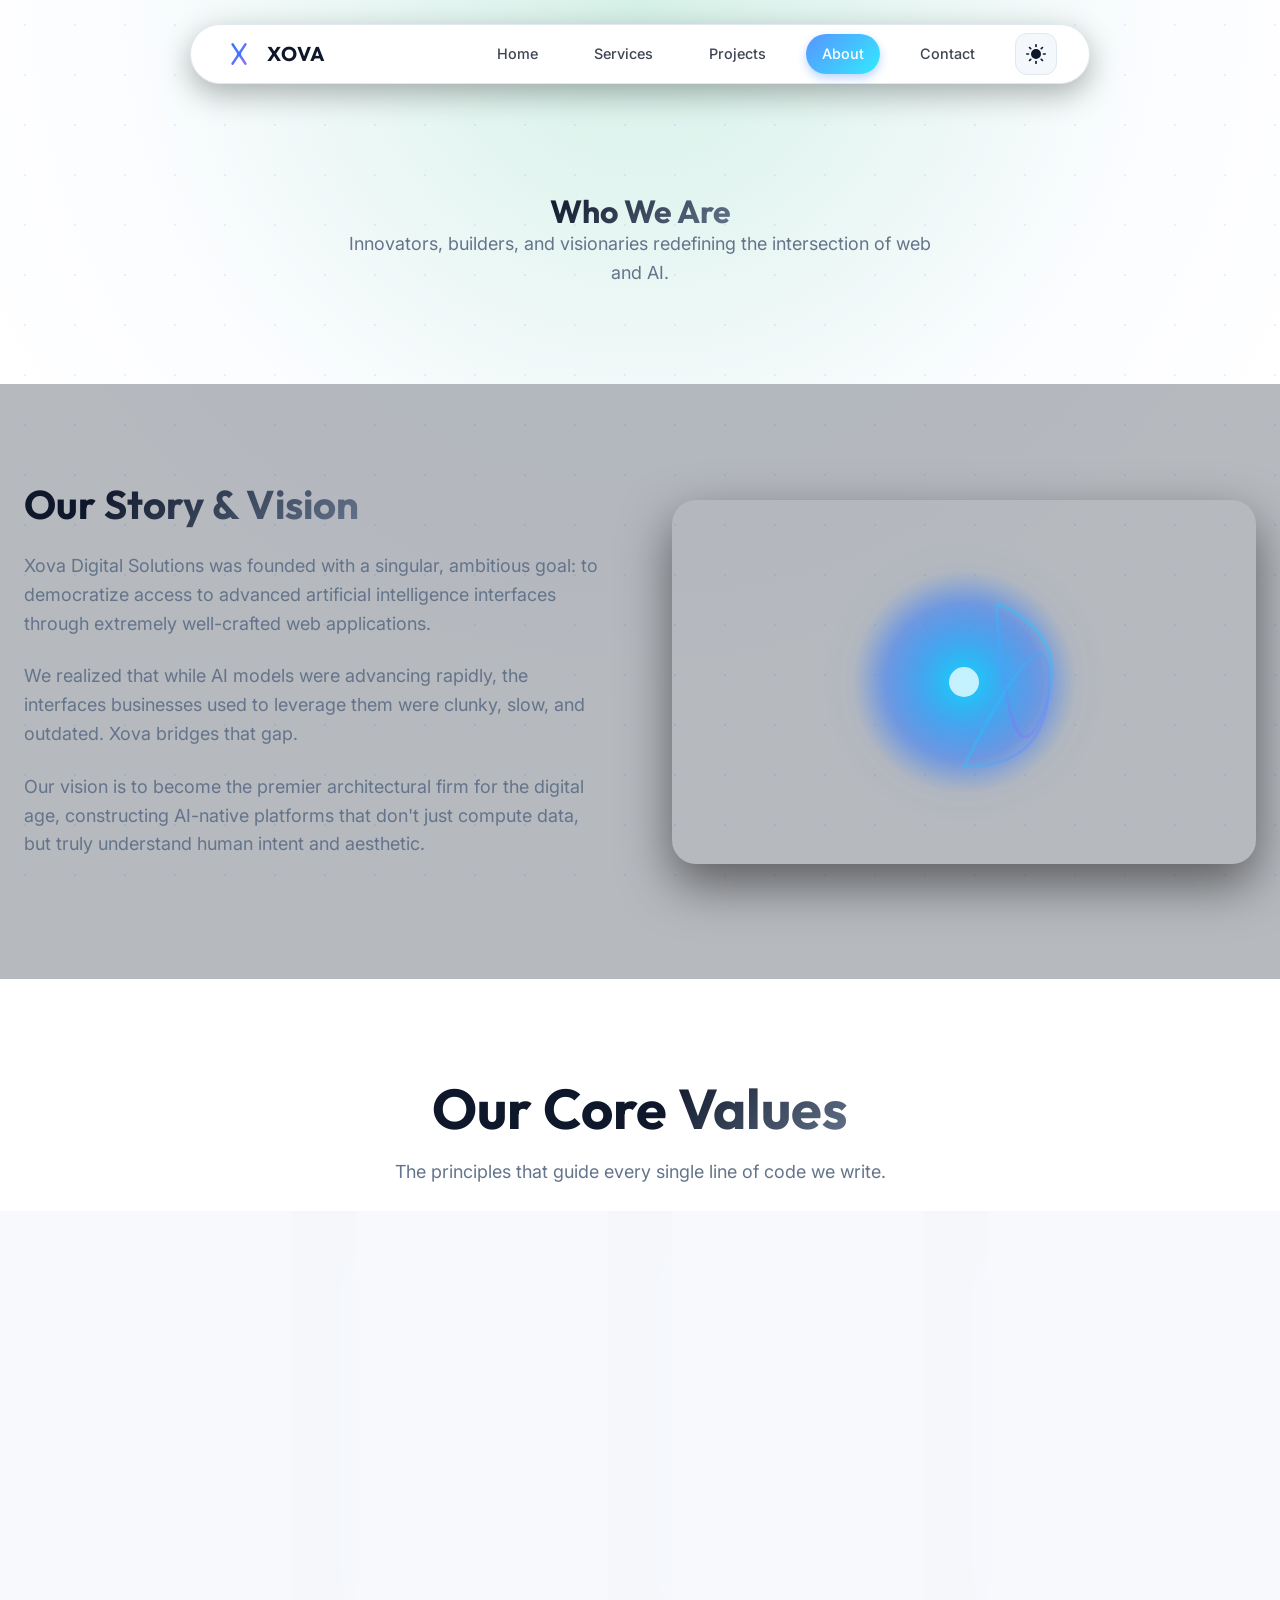
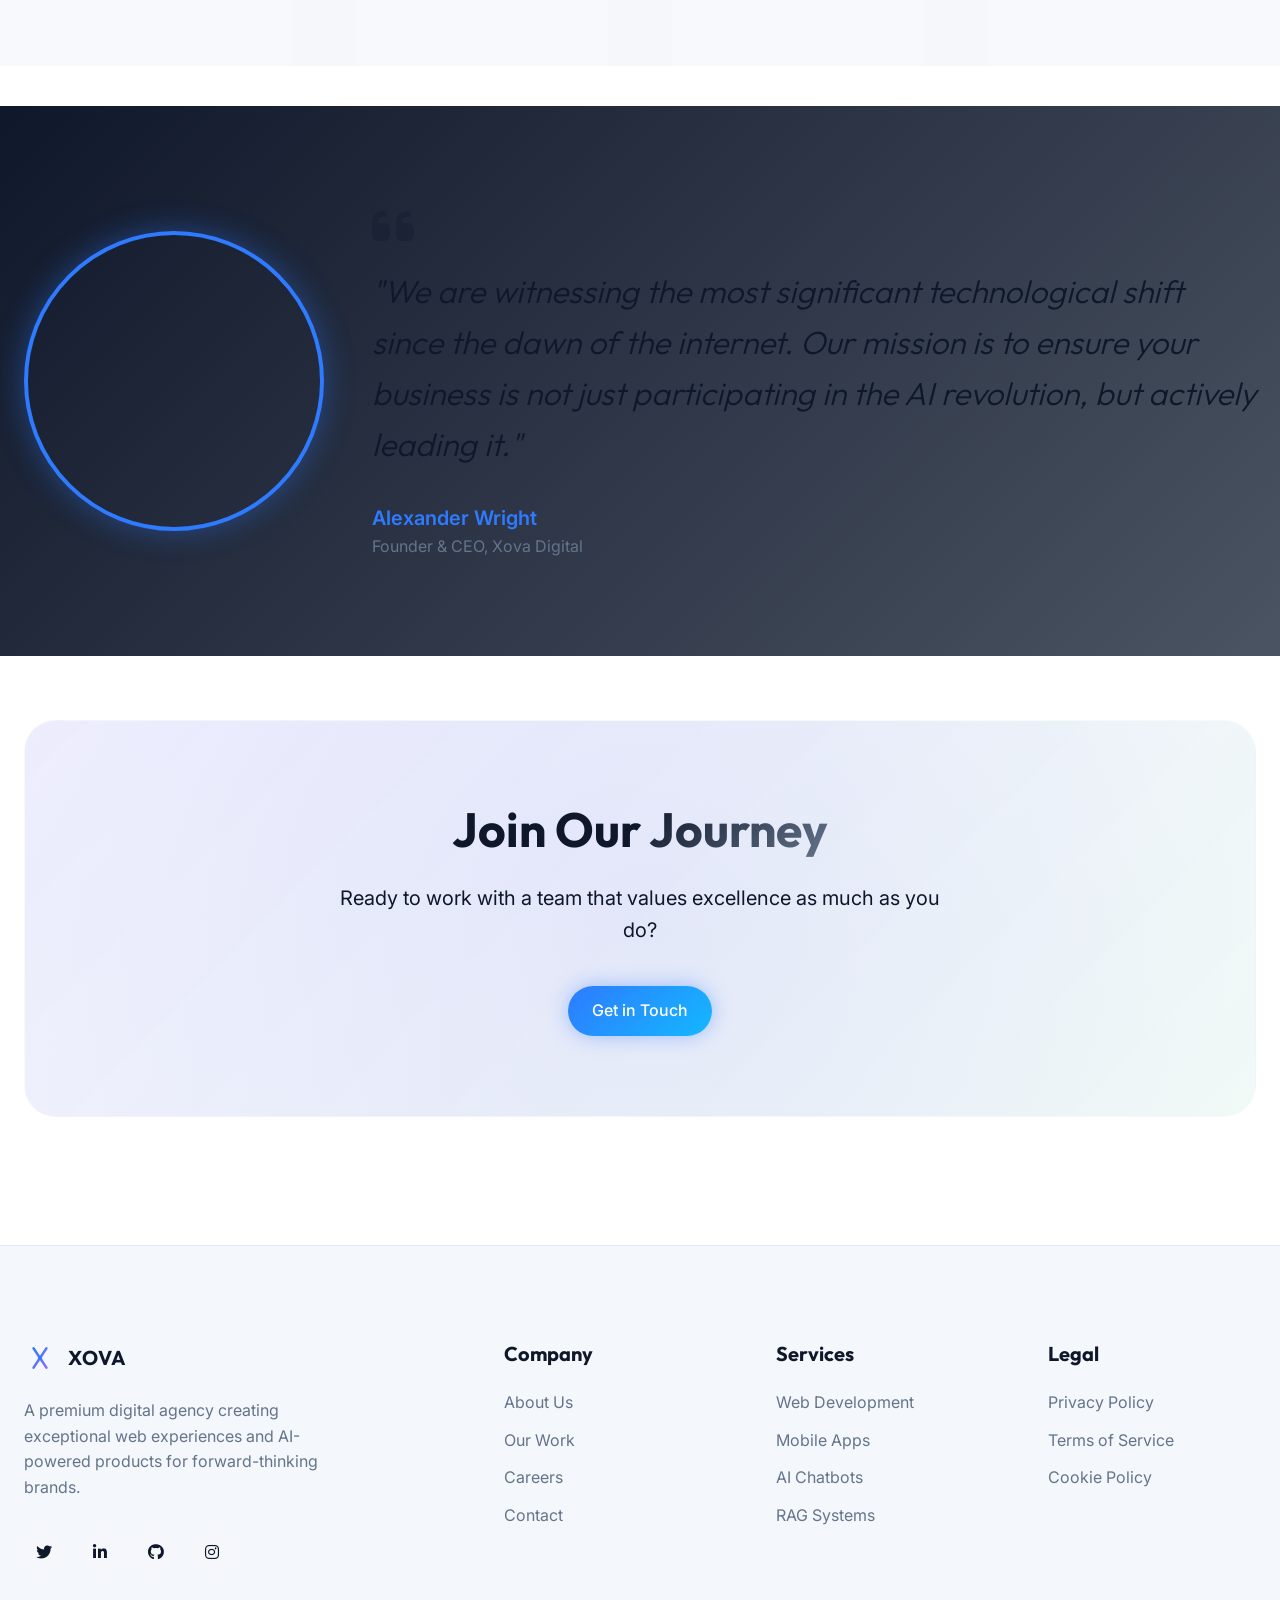
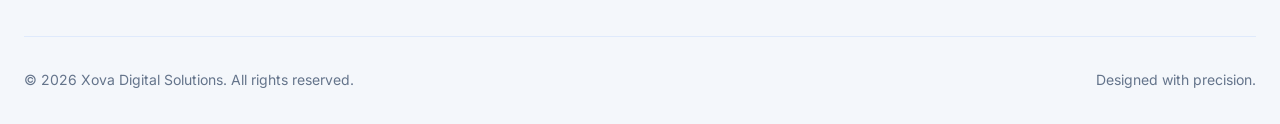
==== commit 7c41fcba: "themese2" ====
--- a/about.html
+++ b/about.html
@@ -151,7 +151,17 @@
     <nav class="navbar">
         <div class="container">
             <a href="index.html" class="logo">
-                <img src="assets/images/xova-logo.png" alt="Xova Logo" class="logo-img">
+                <svg class="xova-logo" viewBox="0 0 100 100" xmlns="http://www.w3.org/2000/svg">
+                    <defs>
+                        <linearGradient id="logoGrad" x1="0%" y1="0%" x2="100%" y2="100%">
+                            <stop offset="0%" stop-color="#2E7BFF" />
+                            <stop offset="100%" stop-color="#8A6BFF" />
+                        </linearGradient>
+                    </defs>
+                    <path class="x-path" d="M 30 20 L 70 80 M 70 20 L 30 80" stroke="url(#logoGrad)" stroke-width="8" stroke-linecap="round" fill="none" />
+                    <circle class="dot" cx="50" cy="50" r="6" fill="#00E5FF" />
+                    <path d="M 15 50 L 30 50 M 70 50 L 85 50" stroke="url(#logoGrad)" stroke-width="4" stroke-linecap="round" opacity="0.5" />
+                </svg>
                 <span class="brand-name">XOVA</span>
             </a>
             <div class="nav-links">
@@ -161,7 +171,19 @@
                 <a href="about.html" class="active">About</a>
                 <a href="contact.html">Contact</a>
                 <button id="themeToggle" class="theme-toggle-btn" aria-label="Toggle Theme">
-                    <i class="fa-solid fa-moon"></i>
+                    <svg class="theme-icon" viewBox="0 0 24 24" fill="none" stroke="currentColor" stroke-width="2" stroke-linecap="round" stroke-linejoin="round">
+                        <circle cx="12" cy="12" r="5" fill="currentColor" />
+                        <g class="sun-rays">
+                            <line x1="12" y1="1" x2="12" y2="3" />
+                            <line x1="12" y1="21" x2="12" y2="23" />
+                            <line x1="4.22" y1="4.22" x2="5.64" y2="5.64" />
+                            <line x1="18.36" y1="18.36" x2="19.78" y2="19.78" />
+                            <line x1="1" y1="12" x2="3" y2="12" />
+                            <line x1="21" y1="12" x2="23" y2="12" />
+                            <line x1="4.22" y1="19.78" x2="5.64" y2="18.36" />
+                            <line x1="18.36" y1="5.64" x2="19.78" y2="4.22" />
+                        </g>
+                    </svg>
                 </button>
             </div>
             <button class="mobile-menu-btn">
@@ -190,9 +212,35 @@
                     <p>Our vision is to become the premier architectural firm for the digital age, constructing AI-native platforms that don't just compute data, but truly understand human intent and aesthetic.</p>
                 </div>
                 <div class="story-image reveal-right">
-                    <div class="logo-container">
-                        <img src="assets/Logo.jpeg" alt="XOVA Vision" class="hero-main-logo">
-                        <div class="logo-glow"></div>
+                    <div class="vision-visual">
+                        <div class="vision-orb-container">
+                            <svg class="vision-orb-svg" viewBox="0 0 200 200" xmlns="http://www.w3.org/2000/svg">
+                                <defs>
+                                    <radialGradient id="orbGrad" cx="50%" cy="50%" r="50%">
+                                        <stop offset="0%" stop-color="#00E5FF" stop-opacity="0.8" />
+                                        <stop offset="70%" stop-color="#2E7BFF" stop-opacity="0.4" />
+                                        <stop offset="100%" stop-color="#2E7BFF" stop-opacity="0" />
+                                    </radialGradient>
+                                    <linearGradient id="neuralGrad" x1="0%" y1="0%" x2="100%" y2="100%">
+                                        <stop offset="0%" stop-color="#00E5FF" />
+                                        <stop offset="100%" stop-color="#8A6BFF" />
+                                    </linearGradient>
+                                </defs>
+                                <circle cx="100" cy="100" r="70" fill="url(#orbGrad)">
+                                    <animate attributeName="r" values="65;75;65" dur="4s" repeatCount="indefinite" />
+                                </circle>
+                                <path d="M 60 60 Q 100 20 140 60 T 60 60" fill="none" stroke="url(#neuralGrad)" stroke-width="2" opacity="0.4">
+                                    <animateTransform attributeName="transform" type="rotate" from="0 100 100" to="360 100 100" dur="10s" repeatCount="indefinite" />
+                                </path>
+                                <path d="M 60 140 Q 100 180 140 140 T 60 140" fill="none" stroke="url(#neuralGrad)" stroke-width="2" opacity="0.4">
+                                    <animateTransform attributeName="transform" type="rotate" from="360 100 100" to="0 100 100" dur="15s" repeatCount="indefinite" />
+                                </path>
+                                <circle cx="100" cy="100" r="10" fill="white" opacity="0.8">
+                                    <animate attributeName="opacity" values="0.8;0.4;0.8" dur="2s" repeatCount="indefinite" />
+                                </circle>
+                            </svg>
+                            <div class="vision-glow"></div>
+                        </div>
                     </div>
                 </div>
             </div>
@@ -272,7 +320,17 @@
             <div class="footer-grid reveal">
                 <div class="footer-brand">
                     <a href="index.html" class="logo">
-                        <img src="assets/images/xova-logo.png" alt="Xova Digital Solutions Logo" class="logo-img">
+                        <svg class="xova-logo" viewBox="0 0 100 100" xmlns="http://www.w3.org/2000/svg">
+                            <defs>
+                                <linearGradient id="footerLogoGrad" x1="0%" y1="0%" x2="100%" y2="100%">
+                                    <stop offset="0%" stop-color="#2E7BFF" />
+                                    <stop offset="100%" stop-color="#8A6BFF" />
+                                </linearGradient>
+                            </defs>
+                            <path class="x-path" d="M 30 20 L 70 80 M 70 20 L 30 80" stroke="url(#footerLogoGrad)" stroke-width="8" stroke-linecap="round" fill="none" />
+                            <circle class="dot" cx="50" cy="50" r="6" fill="#00E5FF" />
+                        </svg>
+                        <span class="brand-name">XOVA</span>
                     </a>
                     <p>A premium digital agency creating exceptional web experiences and AI-powered products for
                         forward-thinking brands.</p>
--- a/css/styles.css
+++ b/css/styles.css
@@ -370,18 +370,122 @@
   letter-spacing: 1px;
   text-transform: uppercase;
   color: var(--nav-text);
-}
-
-.logo-img {
+  font-family: var(--font-display);
+}
+
+.xova-logo {
+  width: 32px;
+  height: 32px;
+  transition: transform var(--transition-normal);
+}
+
+.logo:hover .xova-logo {
+  transform: rotate(15deg) scale(1.1);
+}
+
+.xova-logo .node {
+  animation: pulseNode 3s infinite ease-in-out;
+}
+
+@keyframes pulseNode {
+  0%, 100% { opacity: 1; r: 5; }
+  50% { opacity: 0.7; r: 6; }
+}
+
+@media (max-width: 480px) {
+  .xova-logo {
+    width: 28px;
+    height: 28px;
+  }
+}
+
+/* Professional SVG Logo Styles */
+.xova-logo .x-path {
+  stroke-dasharray: 1000;
+  stroke-dashoffset: 1000;
+  animation: drawProfessional 3s cubic-bezier(0.4, 0, 0.2, 1) forwards;
+}
+
+.xova-logo .dot {
+  fill: var(--primary);
+  filter: drop-shadow(0 0 5px var(--primary-glow));
+  animation: logoPulse 4s infinite alternate;
+}
+
+@keyframes drawProfessional {
+  to { stroke-dashoffset: 0; }
+}
+
+@keyframes logoPulse {
+  0% { transform: scale(1); opacity: 0.8; }
+  100% { transform: scale(1.2); opacity: 1; filter: drop-shadow(0 0 10px var(--secondary-glow)); }
+}
+
+/* Custom Theme Toggle Button */
+.theme-toggle-btn {
+  background: var(--glass-bg);
+  border: 1px solid var(--glass-border);
+  padding: 0.6rem;
+  border-radius: 12px;
+  cursor: pointer;
+  display: flex;
+  align-items: center;
+  justify-content: center;
+  transition: all 0.3s cubic-bezier(0.4, 0, 0.2, 1);
+  position: relative;
+  overflow: hidden;
+  color: var(--nav-text);
+  width: 42px;
   height: 42px;
-  width: auto;
-  transition: height var(--transition-normal);
-}
-
-@media (max-width: 480px) {
-  .logo-img {
-    height: 34px;
-  }
+}
+
+.theme-toggle-btn:hover {
+  background: rgba(255, 255, 255, 0.1);
+  box-shadow: 0 0 20px var(--primary-glow);
+  transform: translateY(-2px);
+}
+
+.theme-toggle-btn svg {
+  width: 20px;
+  height: 20px;
+  transition: transform 0.5s cubic-bezier(0.4, 0, 0.2, 1);
+}
+
+.theme-toggle-btn:active {
+  transform: scale(0.95);
+}
+
+[data-theme="light"] .theme-toggle-btn {
+  background: #F4F7FB;
+  border-color: #E2E8F0;
+  color: #0F172A;
+}
+
+[data-theme="light"] .theme-toggle-btn:hover {
+  box-shadow: 0 5px 15px rgba(0, 0, 0, 0.05);
+}
+
+/* SVG Toggle Icon Animations */
+.theme-icon .sun-rays {
+  transform-origin: center;
+  transition: opacity 0.3s ease, transform 0.5s ease;
+}
+
+.theme-icon .moon-mask {
+  transition: transform 0.5s ease;
+}
+
+[data-theme="light"] .theme-icon .sun-rays {
+  opacity: 1;
+}
+
+[data-theme="dark"] .theme-icon .sun-rays {
+  opacity: 0;
+  transform: scale(0);
+}
+
+[data-theme="light"] .theme-icon .moon-mask {
+  transform: translate(12px, -12px);
 }
 
 .logo-accent {
@@ -1626,3 +1730,41 @@
   margin-bottom: 1rem;
 }
 
+/* Vision Section Visuals */
+.vision-visual {
+  position: relative;
+  display: flex;
+  justify-content: center;
+  align-items: center;
+  padding: 2rem;
+}
+
+.vision-orb-container {
+  position: relative;
+  width: 300px;
+  height: 300px;
+}
+
+.vision-orb-svg {
+  width: 100%;
+  height: 100%;
+  filter: drop-shadow(0 0 20px var(--primary-glow));
+}
+
+.vision-glow {
+  position: absolute;
+  top: 50%;
+  left: 50%;
+  transform: translate(-50%, -50%);
+  width: 200px;
+  height: 200px;
+  background: radial-gradient(circle, var(--primary-glow) 0%, transparent 70%);
+  border-radius: 50%;
+  z-index: -1;
+  animation: visionPulse 4s infinite ease-in-out;
+}
+
+@keyframes visionPulse {
+  0%, 100% { transform: translate(-50%, -50%) scale(1); opacity: 0.5; }
+  50% { transform: translate(-50%, -50%) scale(1.3); opacity: 0.2; }
+}
